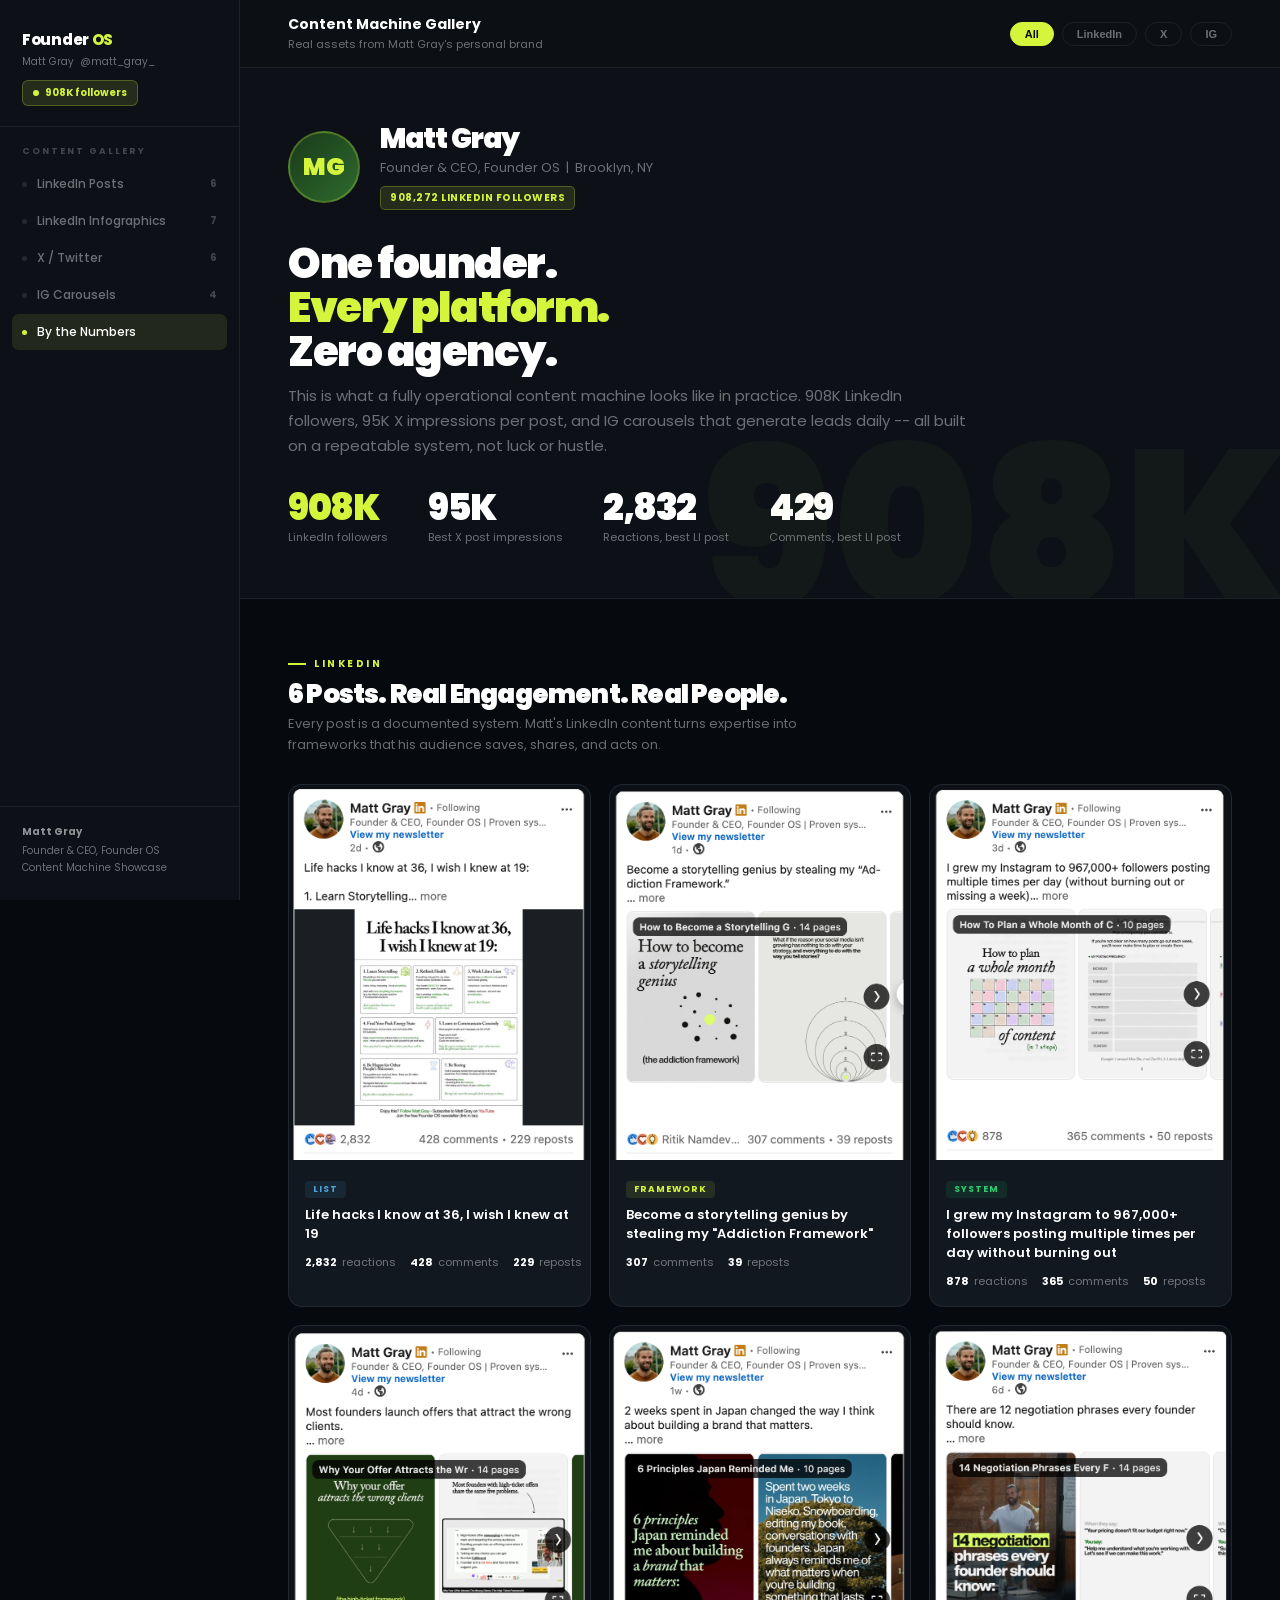
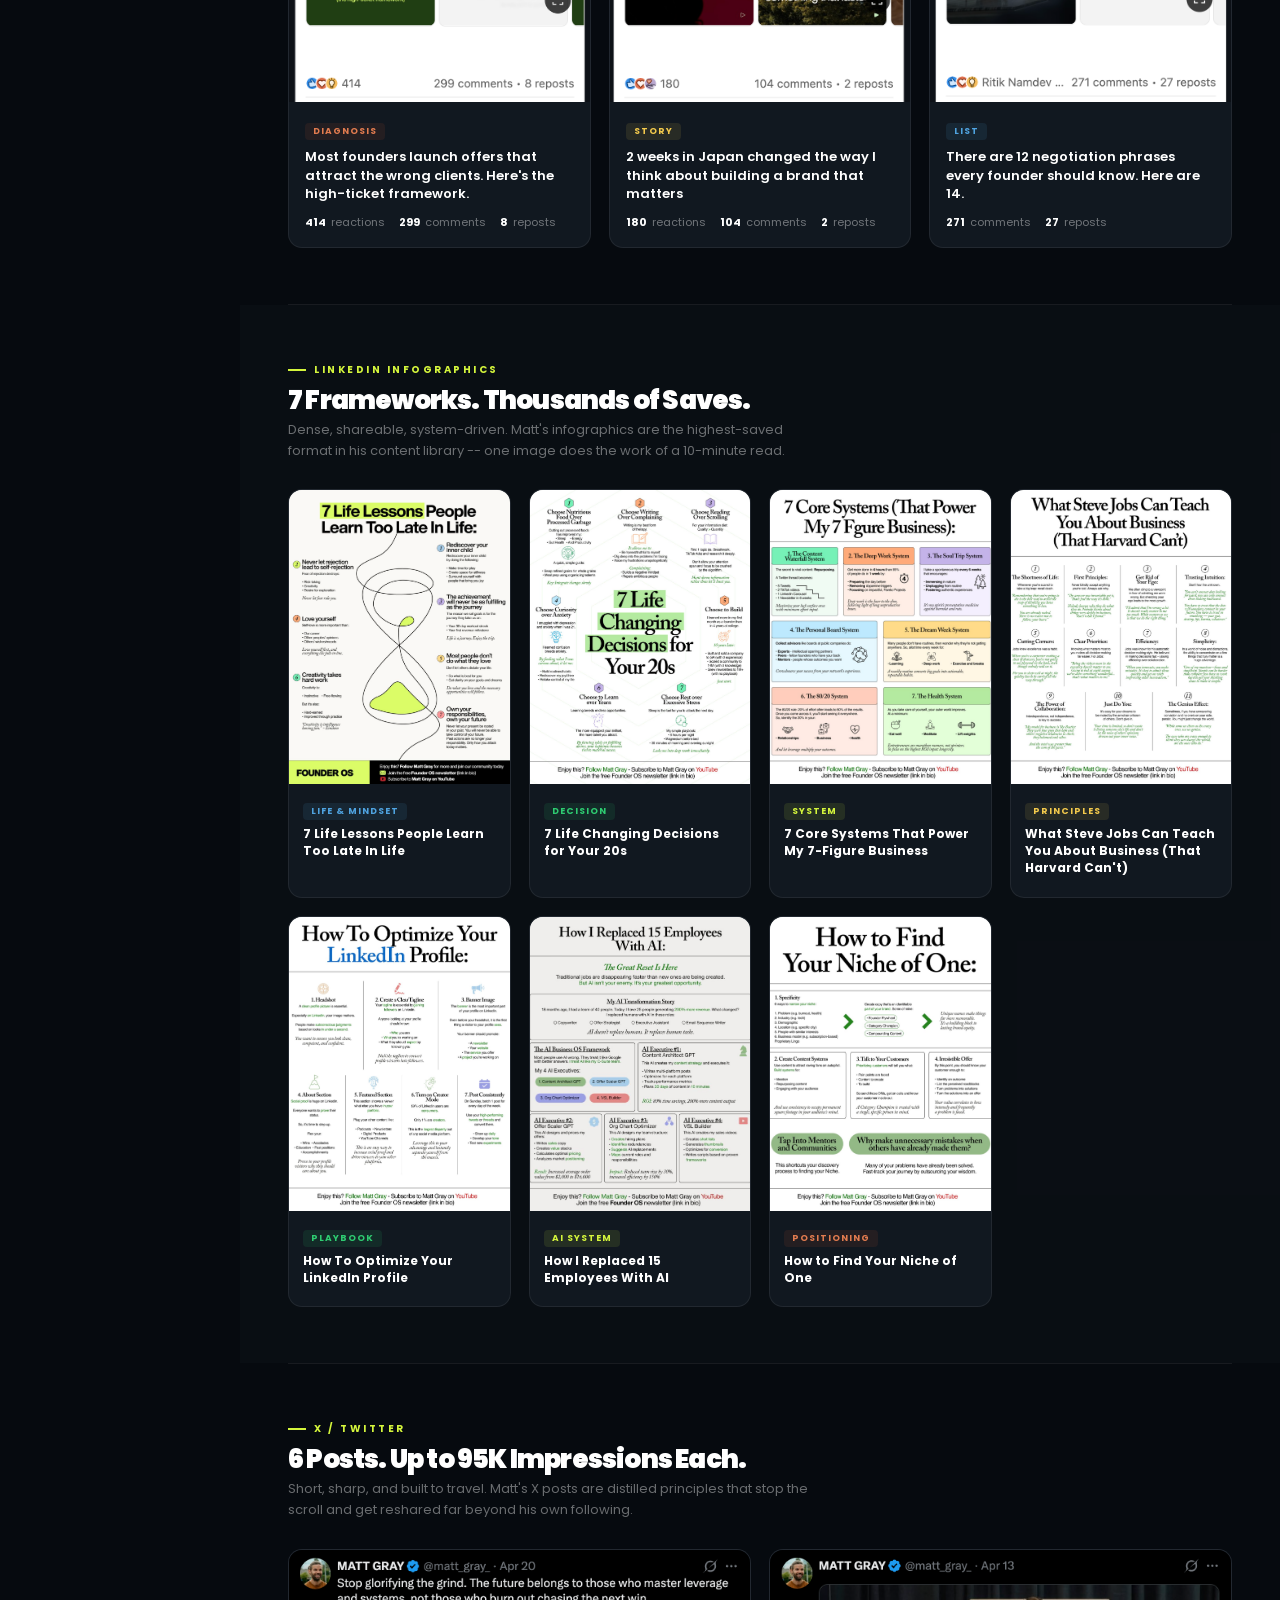
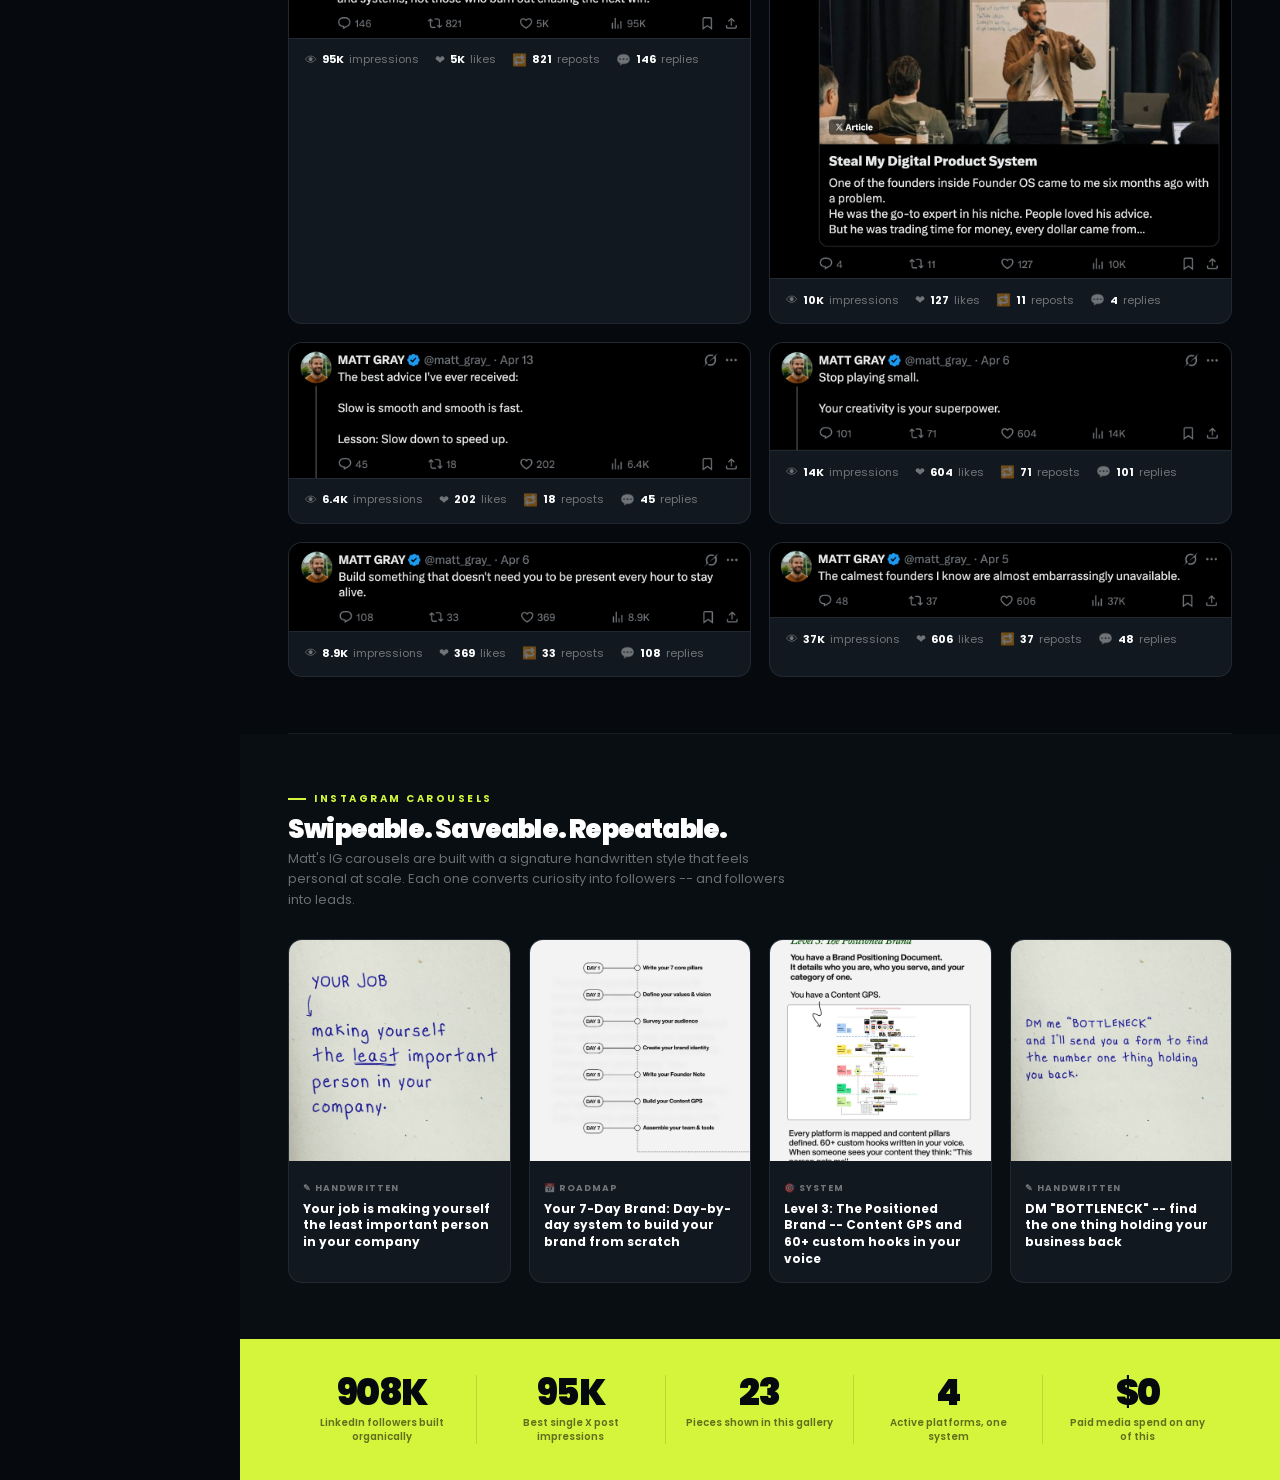
==== content-gallery-matt/index.html @ 01015da2 "Add Matt Gray content gallery with real assets" ====
<!DOCTYPE html>
<html lang="en">
<head>
<meta charset="UTF-8">
<meta name="viewport" content="width=device-width, initial-scale=1.0">
<title>Content Machine Gallery | Matt Gray | Founder OS</title>
<link href="https://fonts.googleapis.com/css2?family=Poppins:wght@300;400;500;600;700;800;900&display=swap" rel="stylesheet">
<style>
:root{
  --black:#060A0F;
  --dark:#0D1117;
  --card:#111820;
  --card-hover:#161E28;
  --border:rgba(255,255,255,0.07);
  --border-hover:rgba(255,255,255,0.14);
  --lime:#D4F53C;
  --lime-dim:rgba(212,245,60,0.12);
  --lime-border:rgba(212,245,60,0.25);
  --white:#FFFFFF;
  --muted:rgba(255,255,255,0.4);
  --muted2:rgba(255,255,255,0.22);
  --sidebar-w:240px;
}
*,*::before,*::after{margin:0;padding:0;box-sizing:border-box;}
html{scroll-behavior:smooth;}
body{font-family:'Poppins',sans-serif;color:var(--white);background:var(--black);-webkit-font-smoothing:antialiased;}

/* LAYOUT */
.layout{display:grid;grid-template-columns:var(--sidebar-w) 1fr;min-height:100vh;}
.main{min-width:0;overflow-x:hidden;}

/* SIDEBAR */
.sidebar{background:var(--dark);border-right:1px solid var(--border);position:sticky;top:0;height:100vh;display:flex;flex-direction:column;padding:28px 0 24px;z-index:100;overflow-y:auto;}
.sb-logo{padding:0 22px 20px;border-bottom:1px solid var(--border);margin-bottom:18px;}
.sb-wordmark{font-size:15px;font-weight:800;color:var(--white);letter-spacing:-0.3px;}
.sb-wordmark span{color:var(--lime);}
.sb-handle{font-size:10px;color:var(--muted);margin-top:3px;}
.sb-followers{display:inline-flex;align-items:center;gap:6px;background:var(--lime-dim);border:1px solid var(--lime-border);color:var(--lime);font-size:10px;font-weight:700;padding:4px 10px;border-radius:6px;margin-top:10px;}
.sb-followers::before{content:'';width:6px;height:6px;border-radius:50%;background:var(--lime);}
.sb-section-label{font-size:9px;font-weight:700;color:var(--muted2);text-transform:uppercase;letter-spacing:2px;padding:0 22px 8px;}
.sb-nav{flex:1;padding:0 12px;}
.sb-link{display:flex;align-items:center;gap:10px;padding:9px 10px;border-radius:7px;text-decoration:none;font-size:12px;color:var(--muted);font-weight:500;transition:all 0.15s;margin-bottom:1px;cursor:pointer;}
.sb-link:hover{background:rgba(255,255,255,0.05);color:rgba(255,255,255,0.8);}
.sb-link.active{background:rgba(212,245,60,0.1);color:var(--white);}
.sb-link.active .sb-dot{background:var(--lime);}
.sb-dot{width:5px;height:5px;border-radius:50%;background:rgba(255,255,255,0.1);flex-shrink:0;transition:background 0.15s;}
.sb-count{margin-left:auto;font-size:10px;font-weight:700;color:var(--muted2);}
.sb-platform{display:inline-flex;align-items:center;gap:5px;font-size:10px;color:var(--muted2);margin-left:auto;}
.sb-foot{padding:16px 22px 0;border-top:1px solid var(--border);margin-top:12px;}
.sb-prep{font-size:10px;color:var(--muted);line-height:1.7;}
.sb-prep strong{display:block;color:rgba(255,255,255,0.55);font-weight:700;margin-bottom:2px;}

/* TOP BAR */
.topbar{background:rgba(13,17,23,0.95);backdrop-filter:blur(12px);border-bottom:1px solid var(--border);padding:14px 48px;display:flex;align-items:center;justify-content:space-between;position:sticky;top:0;z-index:50;}
.topbar-title{font-size:14px;font-weight:700;color:var(--white);}
.topbar-sub{font-size:11px;color:var(--muted);margin-top:1px;}
.topbar-right{display:flex;align-items:center;gap:8px;}
.filter-pill{font-size:11px;font-weight:600;padding:5px 14px;border-radius:20px;border:1px solid var(--border);background:transparent;color:var(--muted);cursor:pointer;transition:all 0.15s;}
.filter-pill:hover{border-color:var(--border-hover);color:var(--white);}
.filter-pill.active{background:var(--lime);color:var(--black);border-color:var(--lime);}

/* HERO */
.hero{background:var(--dark);padding:56px 48px 52px;position:relative;overflow:hidden;border-bottom:1px solid var(--border);}
.hero::before{content:'908K';position:absolute;right:-10px;bottom:-40px;font-size:220px;font-weight:900;color:rgba(212,245,60,0.03);line-height:1;pointer-events:none;}
.hero-top{display:flex;align-items:center;gap:20px;margin-bottom:32px;}
.hero-avatar{width:72px;height:72px;border-radius:50%;overflow:hidden;border:2px solid var(--lime-border);flex-shrink:0;}
.hero-avatar img{width:100%;height:100%;object-fit:cover;}
.hero-avatar-placeholder{width:72px;height:72px;border-radius:50%;background:linear-gradient(135deg,#1a3a1a,#2d6b2d);display:flex;align-items:center;justify-content:center;font-size:24px;font-weight:900;color:var(--lime);border:2px solid var(--lime-border);}
.hero-name{font-size:28px;font-weight:900;color:var(--white);letter-spacing:-1px;line-height:1.1;}
.hero-role{font-size:13px;color:var(--muted);margin-top:3px;}
.hero-verified{display:inline-flex;align-items:center;gap:5px;font-size:10px;font-weight:700;color:var(--lime);background:var(--lime-dim);border:1px solid var(--lime-border);padding:3px 9px;border-radius:5px;margin-top:8px;text-transform:uppercase;letter-spacing:0.5px;}
.hero-body{max-width:680px;}
.hero-headline{font-size:42px;font-weight:900;color:var(--white);letter-spacing:-1.5px;line-height:1.05;margin-bottom:10px;}
.hero-headline em{font-style:normal;color:var(--lime);}
.hero-sub{font-size:15px;color:var(--muted);line-height:1.65;margin-bottom:32px;}
.hero-stats{display:flex;gap:40px;}
.hero-stat-val{font-size:36px;font-weight:900;color:var(--white);letter-spacing:-1.5px;line-height:1;}
.hero-stat-val.lime{color:var(--lime);}
.hero-stat-lbl{font-size:11px;color:var(--muted);margin-top:3px;}

/* SECTION */
.section{padding:48px 48px 56px;}
.section-alt{background:rgba(13,17,23,0.6);}
.sec-header{display:flex;align-items:flex-end;justify-content:space-between;margin-bottom:28px;}
.sec-eyebrow{display:inline-flex;align-items:center;gap:8px;font-size:10px;font-weight:700;color:var(--lime);text-transform:uppercase;letter-spacing:2.5px;margin-bottom:8px;}
.sec-eyebrow::before{content:'';width:18px;height:2px;background:var(--lime);}
.sec-title{font-size:26px;font-weight:900;color:var(--white);letter-spacing:-0.8px;line-height:1.1;}
.sec-sub{font-size:13px;color:var(--muted);max-width:520px;line-height:1.6;margin-top:5px;}
.sec-divider{height:1px;background:var(--border);margin:0 48px;}

/* LINKEDIN POST CARDS -- real screenshot + metadata */
.li-grid{display:grid;grid-template-columns:repeat(3,1fr);gap:18px;}
.li-card{background:var(--card);border:1px solid var(--border);border-radius:14px;overflow:hidden;cursor:pointer;transition:transform 0.2s,border-color 0.2s,box-shadow 0.2s;}
.li-card:hover{transform:translateY(-4px);border-color:var(--border-hover);box-shadow:0 20px 60px rgba(0,0,0,0.5);}
.li-screenshot{width:100%;aspect-ratio:4/5;object-fit:cover;object-position:top;display:block;background:var(--dark);}
.li-meta{padding:14px 16px 16px;}
.li-format{display:inline-block;font-size:9px;font-weight:700;padding:2px 8px;border-radius:4px;text-transform:uppercase;letter-spacing:1px;margin-bottom:8px;}
.fmt-framework{background:rgba(212,245,60,0.1);color:var(--lime);}
.fmt-list{background:rgba(79,163,224,0.1);color:#4FA3E0;}
.fmt-story{background:rgba(200,80,42,0.1);color:#E07B4F;}
.fmt-insight{background:rgba(46,204,113,0.1);color:#2ECC71;}
.fmt-data{background:rgba(242,201,76,0.1);color:#F2C94C;}
.li-headline{font-size:13px;font-weight:600;color:var(--white);line-height:1.45;margin-bottom:10px;}
.li-metrics{display:flex;gap:14px;}
.li-metric{display:flex;align-items:center;gap:5px;font-size:11px;color:var(--muted);}
.li-metric strong{color:var(--white);font-weight:700;}

/* INFOGRAPHIC GRID */
.inf-grid{display:grid;grid-template-columns:repeat(4,1fr);gap:18px;}
.inf-card{background:var(--card);border:1px solid var(--border);border-radius:14px;overflow:hidden;cursor:pointer;transition:transform 0.2s,border-color 0.2s,box-shadow 0.2s;}
.inf-card:hover{transform:translateY(-4px);border-color:var(--border-hover);box-shadow:0 20px 60px rgba(0,0,0,0.5);}
.inf-img{width:100%;aspect-ratio:3/4;object-fit:cover;object-position:top;display:block;background:#f5f5f0;}
.inf-meta{padding:12px 14px 14px;}
.inf-title{font-size:12px;font-weight:700;color:var(--white);line-height:1.4;margin-bottom:6px;}
.inf-sub{font-size:11px;color:var(--muted);line-height:1.5;}

/* X POSTS GRID */
.x-grid{display:grid;grid-template-columns:repeat(2,1fr);gap:18px;}
.x-card{background:var(--card);border:1px solid var(--border);border-radius:14px;overflow:hidden;cursor:pointer;transition:transform 0.2s,border-color 0.2s,box-shadow 0.2s;}
.x-card:hover{transform:translateY(-4px);border-color:var(--border-hover);box-shadow:0 20px 60px rgba(0,0,0,0.5);}
.x-screenshot{width:100%;display:block;background:var(--dark);}
.x-metrics{padding:12px 16px 14px;display:flex;gap:16px;border-top:1px solid var(--border);}
.x-metric{display:flex;align-items:center;gap:5px;font-size:11px;color:var(--muted);}
.x-metric strong{color:var(--white);font-weight:700;}
.x-icon{font-size:12px;}

/* IG CAROUSELS */
.ig-grid{display:grid;grid-template-columns:repeat(4,1fr);gap:18px;}
.ig-card{background:var(--card);border:1px solid var(--border);border-radius:14px;overflow:hidden;cursor:pointer;transition:transform 0.2s,border-color 0.2s,box-shadow 0.2s;}
.ig-card:hover{transform:translateY(-4px);border-color:var(--border-hover);box-shadow:0 20px 60px rgba(0,0,0,0.5);}
.ig-img{width:100%;aspect-ratio:1/1;object-fit:cover;display:block;background:var(--dark);}
.ig-meta{padding:12px 14px 14px;}
.ig-badge{display:inline-flex;align-items:center;gap:5px;font-size:9px;font-weight:700;color:var(--muted);text-transform:uppercase;letter-spacing:1px;margin-bottom:6px;}
.ig-title{font-size:12px;font-weight:700;color:var(--white);line-height:1.4;}

/* PROOF STRIP */
.proof-strip{background:var(--lime);padding:36px 48px;display:grid;grid-template-columns:repeat(5,1fr);gap:0;}
.ps-stat{padding:0 20px;border-right:1px solid rgba(0,0,0,0.12);text-align:center;}
.ps-stat:last-child{border-right:none;}
.ps-val{font-size:36px;font-weight:900;color:var(--black);letter-spacing:-1.5px;line-height:1;margin-bottom:5px;}
.ps-lbl{font-size:10px;color:rgba(0,0,0,0.55);line-height:1.4;font-weight:600;}

/* LIGHTBOX */
.lightbox{position:fixed;inset:0;background:rgba(0,0,0,0.92);z-index:2000;display:flex;align-items:center;justify-content:center;opacity:0;pointer-events:none;transition:opacity 0.2s;}
.lightbox.open{opacity:1;pointer-events:all;}
.lb-inner{position:relative;max-width:680px;max-height:90vh;width:90%;}
.lb-img{width:100%;max-height:85vh;object-fit:contain;border-radius:10px;display:block;}
.lb-close{position:absolute;top:-40px;right:0;background:none;border:none;color:var(--muted);font-size:24px;cursor:pointer;line-height:1;}
.lb-close:hover{color:var(--white);}
.lb-caption{margin-top:12px;text-align:center;font-size:12px;color:var(--muted);}
.lb-nav{position:absolute;top:50%;transform:translateY(-50%);background:rgba(255,255,255,0.1);border:none;color:var(--white);font-size:20px;cursor:pointer;width:40px;height:40px;border-radius:50%;display:flex;align-items:center;justify-content:center;transition:background 0.15s;}
.lb-nav:hover{background:rgba(255,255,255,0.2);}
.lb-prev{left:-52px;}
.lb-next{right:-52px;}

::-webkit-scrollbar{width:4px;}
::-webkit-scrollbar-track{background:transparent;}
::-webkit-scrollbar-thumb{background:rgba(255,255,255,0.1);border-radius:2px;}
</style>
</head>
<body>
<div class="layout">

<!-- SIDEBAR -->
<aside class="sidebar">
  <div class="sb-logo">
    <div class="sb-wordmark">Founder <span>OS</span></div>
    <div class="sb-handle">Matt Gray &nbsp;@matt_gray_</div>
    <div class="sb-followers">908K followers</div>
  </div>
  <div class="sb-section-label">Content Gallery</div>
  <nav class="sb-nav">
    <a class="sb-link active" href="#linkedin"><span class="sb-dot"></span>LinkedIn Posts<span class="sb-count">6</span></a>
    <a class="sb-link" href="#infographics"><span class="sb-dot"></span>LinkedIn Infographics<span class="sb-count">7</span></a>
    <a class="sb-link" href="#x"><span class="sb-dot"></span>X / Twitter<span class="sb-count">6</span></a>
    <a class="sb-link" href="#ig"><span class="sb-dot"></span>IG Carousels<span class="sb-count">4</span></a>
    <a class="sb-link" href="#proof"><span class="sb-dot"></span>By the Numbers</a>
  </nav>
  <div class="sb-foot">
    <div class="sb-prep">
      <strong>Matt Gray</strong>
      Founder &amp; CEO, Founder OS<br>
      Content Machine Showcase
    </div>
  </div>
</aside>

<!-- MAIN -->
<div class="main">

  <!-- TOP BAR -->
  <div class="topbar">
    <div>
      <div class="topbar-title">Content Machine Gallery</div>
      <div class="topbar-sub">Real assets from Matt Gray's personal brand</div>
    </div>
    <div class="topbar-right">
      <button class="filter-pill active" onclick="filterSection(this,'all')">All</button>
      <button class="filter-pill" onclick="filterSection(this,'linkedin')">LinkedIn</button>
      <button class="filter-pill" onclick="filterSection(this,'x')">X</button>
      <button class="filter-pill" onclick="filterSection(this,'ig')">IG</button>
    </div>
  </div>

  <!-- HERO -->
  <div class="hero">
    <div class="hero-top">
      <div class="hero-avatar-placeholder">MG</div>
      <div>
        <div class="hero-name">Matt Gray</div>
        <div class="hero-role">Founder &amp; CEO, Founder OS &nbsp;|&nbsp; Brooklyn, NY</div>
        <div class="hero-verified">908,272 LinkedIn Followers</div>
      </div>
    </div>
    <div class="hero-body">
      <div class="hero-headline">One founder.<br><em>Every platform.</em><br>Zero agency.</div>
      <div class="hero-sub">This is what a fully operational content machine looks like in practice. 908K LinkedIn followers, 95K X impressions per post, and IG carousels that generate leads daily -- all built on a repeatable system, not luck or hustle.</div>
      <div class="hero-stats">
        <div class="hero-stat"><div class="hero-stat-val lime">908K</div><div class="hero-stat-lbl">LinkedIn followers</div></div>
        <div class="hero-stat"><div class="hero-stat-val">95K</div><div class="hero-stat-lbl">Best X post impressions</div></div>
        <div class="hero-stat"><div class="hero-stat-val">2,832</div><div class="hero-stat-lbl">Reactions, best LI post</div></div>
        <div class="hero-stat"><div class="hero-stat-val">429</div><div class="hero-stat-lbl">Comments, best LI post</div></div>
      </div>
    </div>
  </div>

  <!-- LINKEDIN POSTS -->
  <section class="section" id="linkedin">
    <div class="sec-header">
      <div>
        <div class="sec-eyebrow">LinkedIn</div>
        <div class="sec-title">6 Posts. Real Engagement. Real People.</div>
        <div class="sec-sub">Every post is a documented system. Matt's LinkedIn content turns expertise into frameworks that his audience saves, shares, and acts on.</div>
      </div>
    </div>
    <div class="li-grid">

      <div class="li-card" onclick="openLightbox('assets/linkedin-posts/post2.png', 'Life hacks I know at 36, I wish I knew at 19')">
        <img class="li-screenshot" src="assets/linkedin-posts/post2.png" alt="LinkedIn post 2" loading="lazy">
        <div class="li-meta">
          <span class="li-format fmt-list">List</span>
          <div class="li-headline">Life hacks I know at 36, I wish I knew at 19</div>
          <div class="li-metrics">
            <div class="li-metric"><strong>2,832</strong> reactions</div>
            <div class="li-metric"><strong>428</strong> comments</div>
            <div class="li-metric"><strong>229</strong> reposts</div>
          </div>
        </div>
      </div>

      <div class="li-card" onclick="openLightbox('assets/linkedin-posts/post1.png', 'Become a storytelling genius -- the Addiction Framework')">
        <img class="li-screenshot" src="assets/linkedin-posts/post1.png" alt="LinkedIn post 1" loading="lazy">
        <div class="li-meta">
          <span class="li-format fmt-framework">Framework</span>
          <div class="li-headline">Become a storytelling genius by stealing my "Addiction Framework"</div>
          <div class="li-metrics">
            <div class="li-metric"><strong>307</strong> comments</div>
            <div class="li-metric"><strong>39</strong> reposts</div>
          </div>
        </div>
      </div>

      <div class="li-card" onclick="openLightbox('assets/linkedin-posts/post3.png', '967K Instagram followers -- how to plan a whole month of content')">
        <img class="li-screenshot" src="assets/linkedin-posts/post3.png" alt="LinkedIn post 3" loading="lazy">
        <div class="li-meta">
          <span class="li-format fmt-insight">System</span>
          <div class="li-headline">I grew my Instagram to 967,000+ followers posting multiple times per day without burning out</div>
          <div class="li-metrics">
            <div class="li-metric"><strong>878</strong> reactions</div>
            <div class="li-metric"><strong>365</strong> comments</div>
            <div class="li-metric"><strong>50</strong> reposts</div>
          </div>
        </div>
      </div>

      <div class="li-card" onclick="openLightbox('assets/linkedin-posts/post4.png', 'Why your offer attracts the wrong clients')">
        <img class="li-screenshot" src="assets/linkedin-posts/post4.png" alt="LinkedIn post 4" loading="lazy">
        <div class="li-meta">
          <span class="li-format fmt-story">Diagnosis</span>
          <div class="li-headline">Most founders launch offers that attract the wrong clients. Here's the high-ticket framework.</div>
          <div class="li-metrics">
            <div class="li-metric"><strong>414</strong> reactions</div>
            <div class="li-metric"><strong>299</strong> comments</div>
            <div class="li-metric"><strong>8</strong> reposts</div>
          </div>
        </div>
      </div>

      <div class="li-card" onclick="openLightbox('assets/linkedin-posts/post5.png', '6 principles Japan reminded me about building a brand')">
        <img class="li-screenshot" src="assets/linkedin-posts/post5.png" alt="LinkedIn post 5" loading="lazy">
        <div class="li-meta">
          <span class="li-format fmt-data">Story</span>
          <div class="li-headline">2 weeks in Japan changed the way I think about building a brand that matters</div>
          <div class="li-metrics">
            <div class="li-metric"><strong>180</strong> reactions</div>
            <div class="li-metric"><strong>104</strong> comments</div>
            <div class="li-metric"><strong>2</strong> reposts</div>
          </div>
        </div>
      </div>

      <div class="li-card" onclick="openLightbox('assets/linkedin-posts/post6.png', '14 negotiation phrases every founder should know')">
        <img class="li-screenshot" src="assets/linkedin-posts/post6.png" alt="LinkedIn post 6" loading="lazy">
        <div class="li-meta">
          <span class="li-format fmt-list">List</span>
          <div class="li-headline">There are 12 negotiation phrases every founder should know. Here are 14.</div>
          <div class="li-metrics">
            <div class="li-metric"><strong>271</strong> comments</div>
            <div class="li-metric"><strong>27</strong> reposts</div>
          </div>
        </div>
      </div>

    </div>
  </section>

  <div class="sec-divider"></div>

  <!-- INFOGRAPHICS -->
  <section class="section section-alt" id="infographics">
    <div class="sec-header">
      <div>
        <div class="sec-eyebrow">LinkedIn Infographics</div>
        <div class="sec-title">7 Frameworks. Thousands of Saves.</div>
        <div class="sec-sub">Dense, shareable, system-driven. Matt's infographics are the highest-saved format in his content library -- one image does the work of a 10-minute read.</div>
      </div>
    </div>
    <div class="inf-grid">

      <div class="inf-card" onclick="openLightbox('assets/infographics/inf1.png', '7 Life Lessons People Learn Too Late In Life')">
        <img class="inf-img" src="assets/infographics/inf1.png" alt="7 Life Lessons" loading="lazy">
        <div class="inf-meta">
          <span class="li-format fmt-list" style="margin-bottom:6px;">Life &amp; Mindset</span>
          <div class="inf-title">7 Life Lessons People Learn Too Late In Life</div>
        </div>
      </div>

      <div class="inf-card" onclick="openLightbox('assets/infographics/inf2.png', '7 Life Changing Decisions for Your 20s')">
        <img class="inf-img" src="assets/infographics/inf2.png" alt="7 Decisions" loading="lazy">
        <div class="inf-meta">
          <span class="li-format fmt-insight" style="margin-bottom:6px;">Decision</span>
          <div class="inf-title">7 Life Changing Decisions for Your 20s</div>
        </div>
      </div>

      <div class="inf-card" onclick="openLightbox('assets/infographics/inf3.png', '7 Core Systems That Power My 7 Figure Business')">
        <img class="inf-img" src="assets/infographics/inf3.png" alt="7 Core Systems" loading="lazy">
        <div class="inf-meta">
          <span class="li-format fmt-framework" style="margin-bottom:6px;">System</span>
          <div class="inf-title">7 Core Systems That Power My 7-Figure Business</div>
        </div>
      </div>

      <div class="inf-card" onclick="openLightbox('assets/infographics/inf4.png', 'What Steve Jobs Can Teach You About Business')">
        <img class="inf-img" src="assets/infographics/inf4.png" alt="Steve Jobs" loading="lazy">
        <div class="inf-meta">
          <span class="li-format fmt-data" style="margin-bottom:6px;">Principles</span>
          <div class="inf-title">What Steve Jobs Can Teach You About Business (That Harvard Can't)</div>
        </div>
      </div>

      <div class="inf-card" onclick="openLightbox('assets/infographics/inf5.png', 'How To Optimize Your LinkedIn Profile')">
        <img class="inf-img" src="assets/infographics/inf5.png" alt="LinkedIn Profile" loading="lazy">
        <div class="inf-meta">
          <span class="li-format fmt-insight" style="margin-bottom:6px;">Playbook</span>
          <div class="inf-title">How To Optimize Your LinkedIn Profile</div>
        </div>
      </div>

      <div class="inf-card" onclick="openLightbox('assets/infographics/inf6.png', 'How I Replaced 15 Employees With AI')">
        <img class="inf-img" src="assets/infographics/inf6.png" alt="Replace with AI" loading="lazy">
        <div class="inf-meta">
          <span class="li-format fmt-framework" style="margin-bottom:6px;">AI System</span>
          <div class="inf-title">How I Replaced 15 Employees With AI</div>
        </div>
      </div>

      <div class="inf-card" onclick="openLightbox('assets/infographics/inf7.png', 'How to Find Your Niche of One')">
        <img class="inf-img" src="assets/infographics/inf7.png" alt="Niche of One" loading="lazy">
        <div class="inf-meta">
          <span class="li-format fmt-story" style="margin-bottom:6px;">Positioning</span>
          <div class="inf-title">How to Find Your Niche of One</div>
        </div>
      </div>

    </div>
  </section>

  <div class="sec-divider"></div>

  <!-- X POSTS -->
  <section class="section" id="x">
    <div class="sec-header">
      <div>
        <div class="sec-eyebrow">X / Twitter</div>
        <div class="sec-title">6 Posts. Up to 95K Impressions Each.</div>
        <div class="sec-sub">Short, sharp, and built to travel. Matt's X posts are distilled principles that stop the scroll and get reshared far beyond his own following.</div>
      </div>
    </div>
    <div class="x-grid">

      <div class="x-card" onclick="openLightbox('assets/x-posts/x1.png', 'Stop glorifying the grind')">
        <img class="x-screenshot" src="assets/x-posts/x1.png" alt="X post 1" loading="lazy">
        <div class="x-metrics">
          <div class="x-metric"><span class="x-icon">&#128065;</span><strong>95K</strong> impressions</div>
          <div class="x-metric"><span class="x-icon">&#10084;</span><strong>5K</strong> likes</div>
          <div class="x-metric"><span class="x-icon">&#128257;</span><strong>821</strong> reposts</div>
          <div class="x-metric"><span class="x-icon">&#128172;</span><strong>146</strong> replies</div>
        </div>
      </div>

      <div class="x-card" onclick="openLightbox('assets/x-posts/x2.png', 'Steal My Digital Product System')">
        <img class="x-screenshot" src="assets/x-posts/x2.png" alt="X post 2" loading="lazy">
        <div class="x-metrics">
          <div class="x-metric"><span class="x-icon">&#128065;</span><strong>10K</strong> impressions</div>
          <div class="x-metric"><span class="x-icon">&#10084;</span><strong>127</strong> likes</div>
          <div class="x-metric"><span class="x-icon">&#128257;</span><strong>11</strong> reposts</div>
          <div class="x-metric"><span class="x-icon">&#128172;</span><strong>4</strong> replies</div>
        </div>
      </div>

      <div class="x-card" onclick="openLightbox('assets/x-posts/x3.png', 'Slow is smooth and smooth is fast')">
        <img class="x-screenshot" src="assets/x-posts/x3.png" alt="X post 3" loading="lazy">
        <div class="x-metrics">
          <div class="x-metric"><span class="x-icon">&#128065;</span><strong>6.4K</strong> impressions</div>
          <div class="x-metric"><span class="x-icon">&#10084;</span><strong>202</strong> likes</div>
          <div class="x-metric"><span class="x-icon">&#128257;</span><strong>18</strong> reposts</div>
          <div class="x-metric"><span class="x-icon">&#128172;</span><strong>45</strong> replies</div>
        </div>
      </div>

      <div class="x-card" onclick="openLightbox('assets/x-posts/x4.png', 'Your creativity is your superpower')">
        <img class="x-screenshot" src="assets/x-posts/x4.png" alt="X post 4" loading="lazy">
        <div class="x-metrics">
          <div class="x-metric"><span class="x-icon">&#128065;</span><strong>14K</strong> impressions</div>
          <div class="x-metric"><span class="x-icon">&#10084;</span><strong>604</strong> likes</div>
          <div class="x-metric"><span class="x-icon">&#128257;</span><strong>71</strong> reposts</div>
          <div class="x-metric"><span class="x-icon">&#128172;</span><strong>101</strong> replies</div>
        </div>
      </div>

      <div class="x-card" onclick="openLightbox('assets/x-posts/x5.png', 'Build something that doesn\'t need you present')">
        <img class="x-screenshot" src="assets/x-posts/x5.png" alt="X post 5" loading="lazy">
        <div class="x-metrics">
          <div class="x-metric"><span class="x-icon">&#128065;</span><strong>8.9K</strong> impressions</div>
          <div class="x-metric"><span class="x-icon">&#10084;</span><strong>369</strong> likes</div>
          <div class="x-metric"><span class="x-icon">&#128257;</span><strong>33</strong> reposts</div>
          <div class="x-metric"><span class="x-icon">&#128172;</span><strong>108</strong> replies</div>
        </div>
      </div>

      <div class="x-card" onclick="openLightbox('assets/x-posts/x6.png', 'The calmest founders are embarrassingly unavailable')">
        <img class="x-screenshot" src="assets/x-posts/x6.png" alt="X post 6" loading="lazy">
        <div class="x-metrics">
          <div class="x-metric"><span class="x-icon">&#128065;</span><strong>37K</strong> impressions</div>
          <div class="x-metric"><span class="x-icon">&#10084;</span><strong>606</strong> likes</div>
          <div class="x-metric"><span class="x-icon">&#128257;</span><strong>37</strong> reposts</div>
          <div class="x-metric"><span class="x-icon">&#128172;</span><strong>48</strong> replies</div>
        </div>
      </div>

    </div>
  </section>

  <div class="sec-divider"></div>

  <!-- IG CAROUSELS -->
  <section class="section section-alt" id="ig">
    <div class="sec-header">
      <div>
        <div class="sec-eyebrow">Instagram Carousels</div>
        <div class="sec-title">Swipeable. Saveable. Repeatable.</div>
        <div class="sec-sub">Matt's IG carousels are built with a signature handwritten style that feels personal at scale. Each one converts curiosity into followers -- and followers into leads.</div>
      </div>
    </div>
    <div class="ig-grid">

      <div class="ig-card" onclick="openLightbox('assets/ig-carousels/ig1.jpg', 'Your job: make yourself the least important person in your company')">
        <img class="ig-img" src="assets/ig-carousels/ig1.jpg" alt="IG carousel 1" loading="lazy">
        <div class="ig-meta">
          <div class="ig-badge">&#9998; Handwritten</div>
          <div class="ig-title">Your job is making yourself the least important person in your company</div>
        </div>
      </div>

      <div class="ig-card" onclick="openLightbox('assets/ig-carousels/ig2.jpg', 'Your 7-Day Brand')">
        <img class="ig-img" src="assets/ig-carousels/ig2.jpg" alt="IG carousel 2" loading="lazy">
        <div class="ig-meta">
          <div class="ig-badge">&#128197; Roadmap</div>
          <div class="ig-title">Your 7-Day Brand: Day-by-day system to build your brand from scratch</div>
        </div>
      </div>

      <div class="ig-card" onclick="openLightbox('assets/ig-carousels/ig3.jpg', 'Level 3: The Positioned Brand')">
        <img class="ig-img" src="assets/ig-carousels/ig3.jpg" alt="IG carousel 3" loading="lazy">
        <div class="ig-meta">
          <div class="ig-badge">&#127919; System</div>
          <div class="ig-title">Level 3: The Positioned Brand -- Content GPS and 60+ custom hooks in your voice</div>
        </div>
      </div>

      <div class="ig-card" onclick="openLightbox('assets/ig-carousels/ig4.jpg', 'DM me BOTTLENECK')">
        <img class="ig-img" src="assets/ig-carousels/ig4.jpg" alt="IG carousel 4" loading="lazy">
        <div class="ig-meta">
          <div class="ig-badge">&#9998; Handwritten</div>
          <div class="ig-title">DM "BOTTLENECK" -- find the one thing holding your business back</div>
        </div>
      </div>

    </div>
  </section>

  <!-- PROOF STRIP -->
  <div class="proof-strip" id="proof">
    <div class="ps-stat">
      <div class="ps-val">908K</div>
      <div class="ps-lbl">LinkedIn followers built organically</div>
    </div>
    <div class="ps-stat">
      <div class="ps-val">95K</div>
      <div class="ps-lbl">Best single X post impressions</div>
    </div>
    <div class="ps-stat">
      <div class="ps-val">23</div>
      <div class="ps-lbl">Pieces shown in this gallery</div>
    </div>
    <div class="ps-stat">
      <div class="ps-val">4</div>
      <div class="ps-lbl">Active platforms, one system</div>
    </div>
    <div class="ps-stat">
      <div class="ps-val">$0</div>
      <div class="ps-lbl">Paid media spend on any of this</div>
    </div>
  </div>

</div><!-- /main -->
</div><!-- /layout -->

<!-- LIGHTBOX -->
<div class="lightbox" id="lightbox" onclick="closeLightboxBg(event)">
  <div class="lb-inner">
    <button class="lb-nav lb-prev" onclick="lbNav(-1)">&#8592;</button>
    <button class="lb-close" onclick="closeLightbox()">&#x2715;</button>
    <img class="lb-img" id="lb-img" src="" alt="">
    <div class="lb-caption" id="lb-caption"></div>
    <button class="lb-nav lb-next" onclick="lbNav(1)">&#8594;</button>
  </div>
</div>

<script>
// Lightbox
const gallery = [];
let lbIndex = 0;

function openLightbox(src, caption) {
  const idx = gallery.findIndex(g => g.src === src);
  lbIndex = idx >= 0 ? idx : 0;
  document.getElementById('lb-img').src = src;
  document.getElementById('lb-caption').textContent = caption;
  document.getElementById('lightbox').classList.add('open');
}
function closeLightbox() {
  document.getElementById('lightbox').classList.remove('open');
}
function closeLightboxBg(e) {
  if(e.target.id === 'lightbox') closeLightbox();
}
function lbNav(dir) {
  if(!gallery.length) return;
  lbIndex = (lbIndex + dir + gallery.length) % gallery.length;
  const g = gallery[lbIndex];
  document.getElementById('lb-img').src = g.src;
  document.getElementById('lb-caption').textContent = g.caption;
}
document.addEventListener('keydown', e => {
  if(e.key === 'Escape') closeLightbox();
  if(e.key === 'ArrowRight') lbNav(1);
  if(e.key === 'ArrowLeft') lbNav(-1);
});

// Build gallery index from all cards
document.querySelectorAll('[onclick^="openLightbox"]').forEach(el => {
  const match = el.getAttribute('onclick').match(/openLightbox\('([^']+)',\s*'([^']+)'\)/);
  if(match) gallery.push({src: match[1], caption: match[2]});
});

// Sidebar scroll spy
const sections = document.querySelectorAll('section[id], div[id]');
const links = document.querySelectorAll('.sb-link');
const obs = new IntersectionObserver(entries => {
  entries.forEach(e => {
    if(e.isIntersecting) {
      links.forEach(l => l.classList.remove('active'));
      const a = document.querySelector(`.sb-link[href="#${e.target.id}"]`);
      if(a) a.classList.add('active');
    }
  });
},{threshold:0.25});
sections.forEach(s => obs.observe(s));

// Filter
function filterSection(btn, type) {
  document.querySelectorAll('.filter-pill').forEach(b => b.classList.remove('active'));
  btn.classList.add('active');
  const secs = {linkedin:'linkedin', infographics:'infographics', x:'x', ig:'ig'};
  if(type === 'all') {
    Object.keys(secs).forEach(id => {
      const el = document.getElementById(id);
      if(el) el.closest('section').style.display = '';
    });
    document.querySelectorAll('.sec-divider').forEach(d => d.style.display = '');
  } else {
    ['linkedin','infographics','x','ig'].forEach(id => {
      const sec = document.getElementById(id);
      if(sec) sec.closest('section').style.display = (id === type || (type === 'linkedin' && id === 'infographics')) ? '' : 'none';
    });
    document.querySelectorAll('.sec-divider').forEach(d => d.style.display = 'none');
  }
}
</script>
</body>
</html>
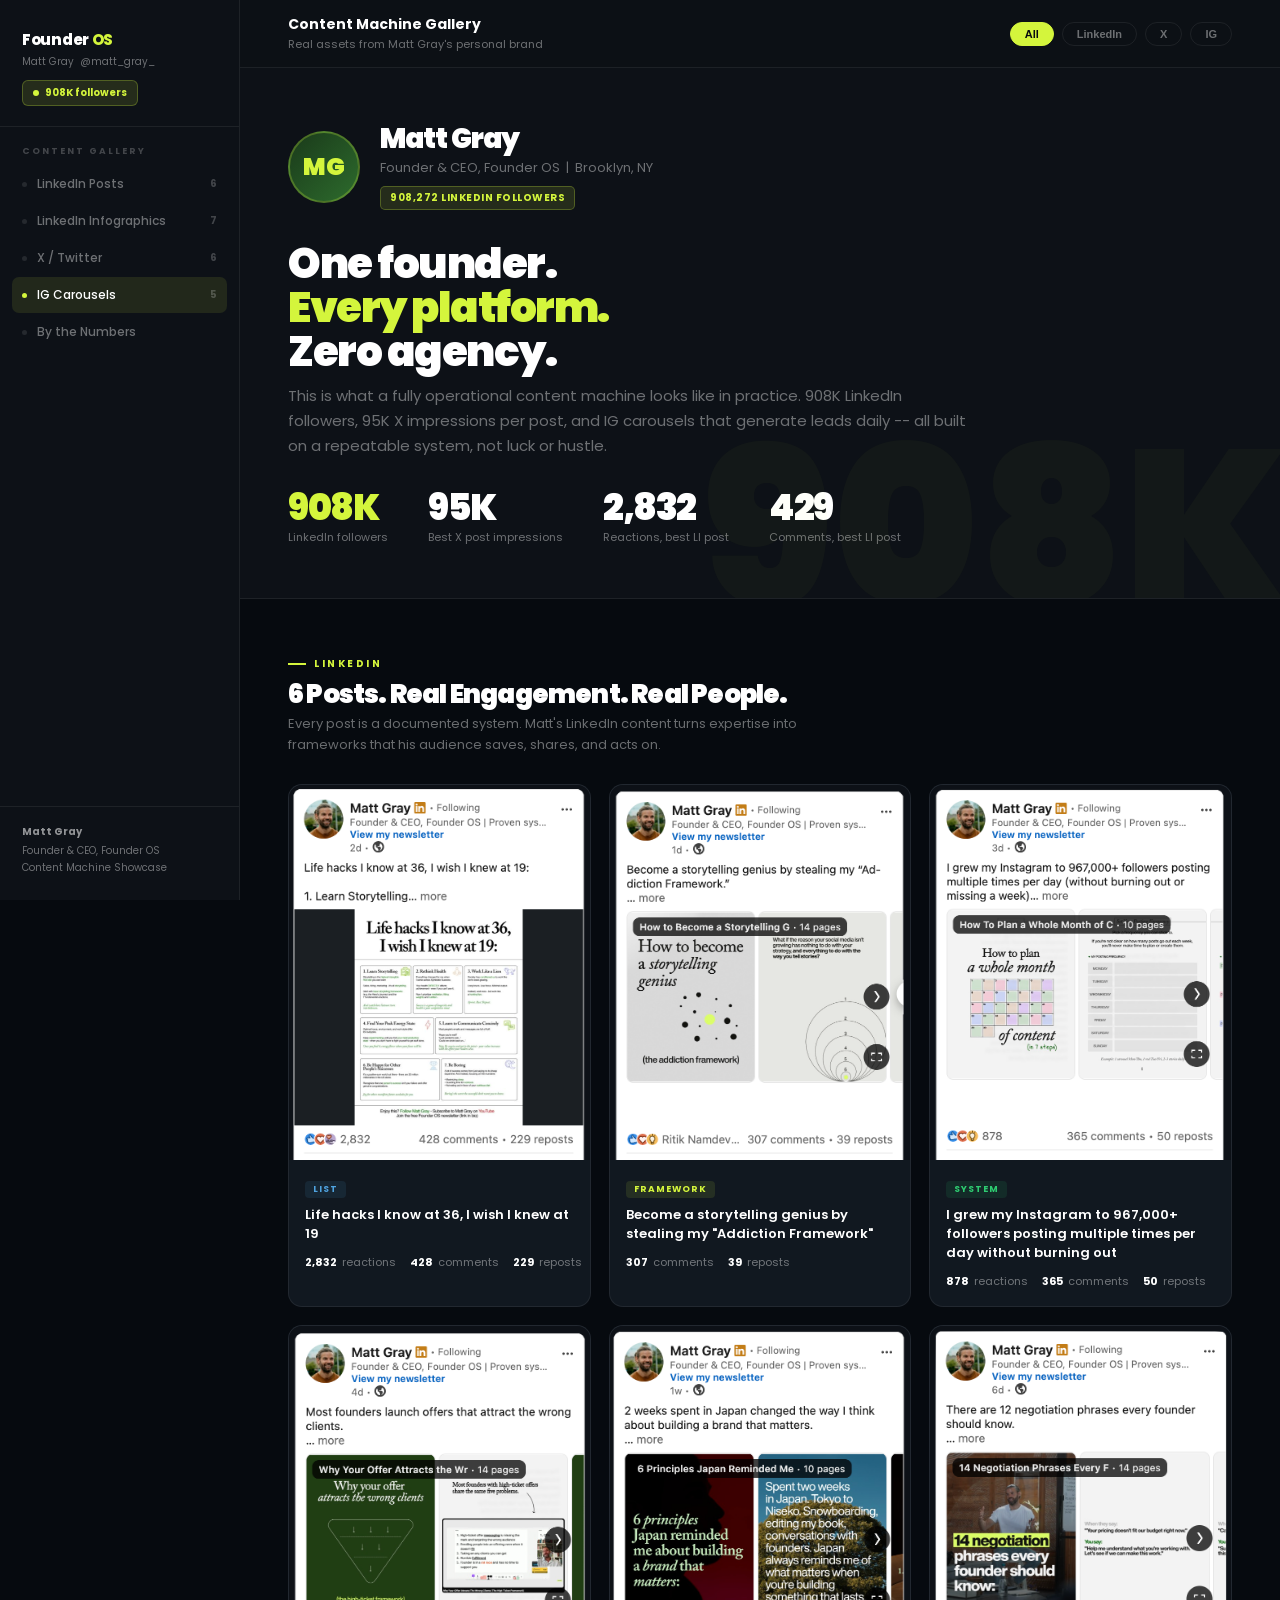
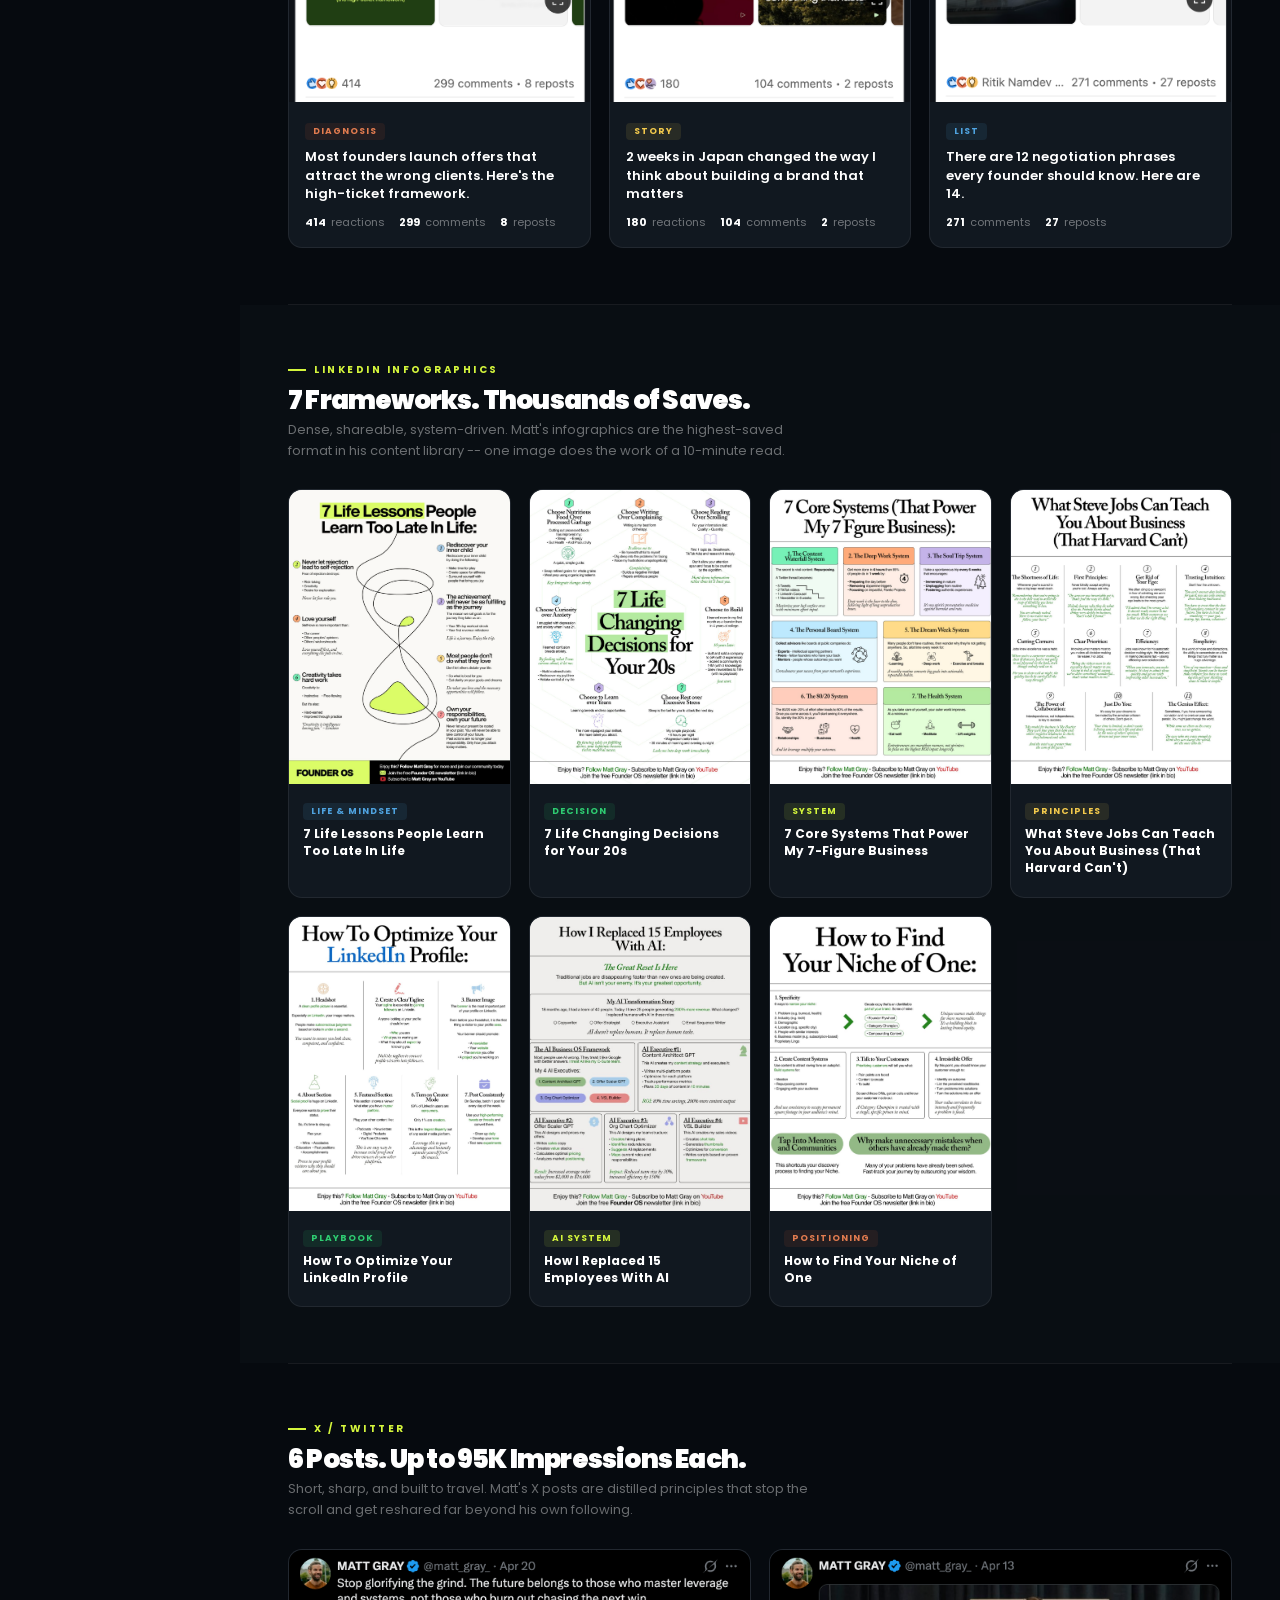
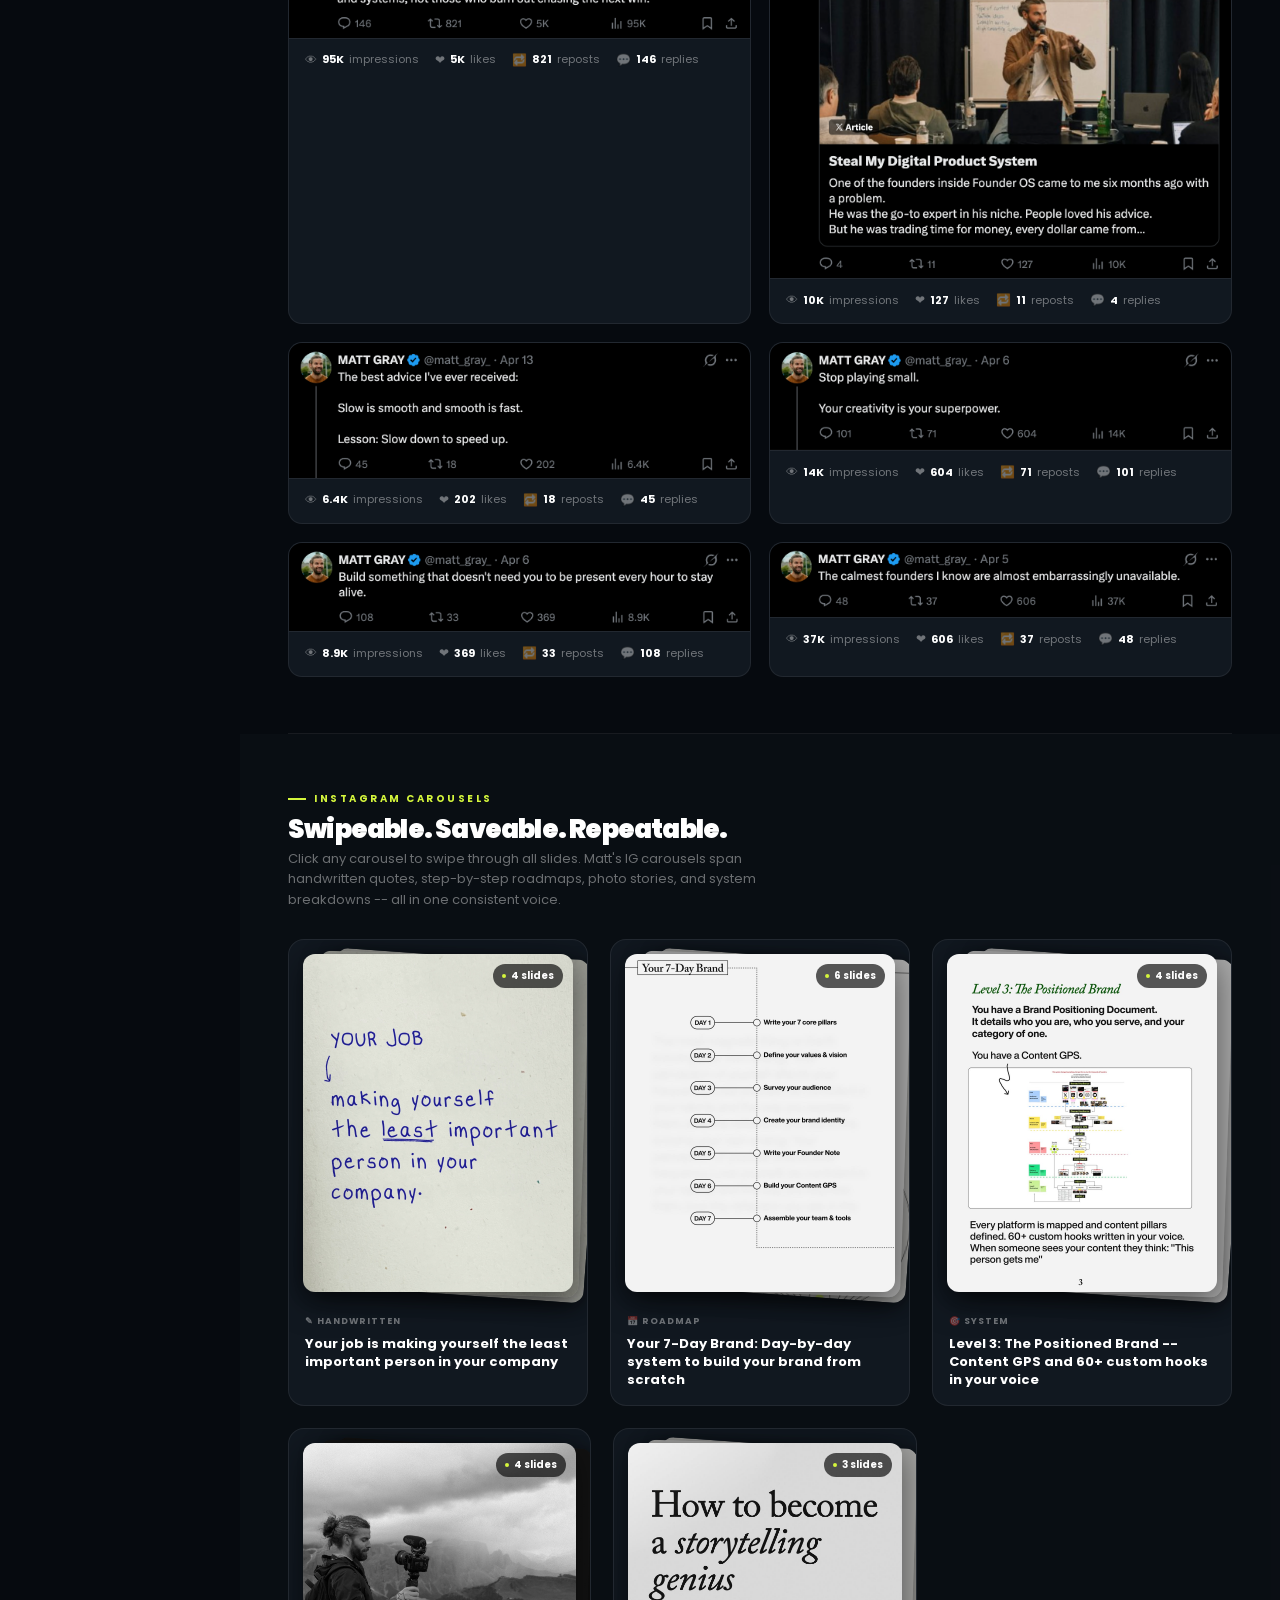
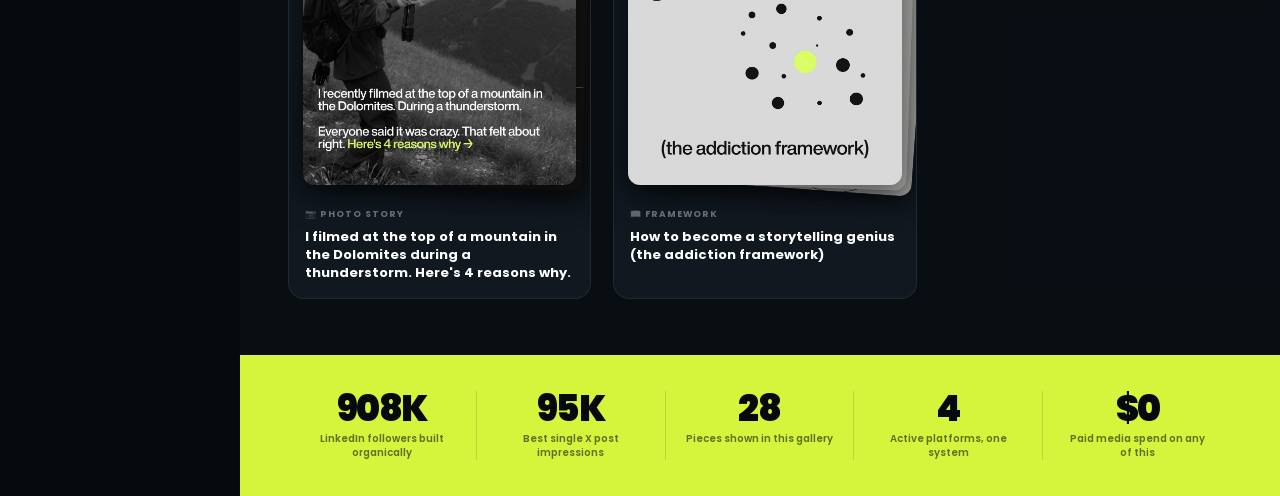
==== commit 0160f94e: "IG carousels: stacked fan previews + per-carousel slide lightbox with dots" ====
--- a/content-gallery-matt/index.html
+++ b/content-gallery-matt/index.html
@@ -124,14 +124,44 @@
 .x-metric strong{color:var(--white);font-weight:700;}
 .x-icon{font-size:12px;}
 
-/* IG CAROUSELS */
-.ig-grid{display:grid;grid-template-columns:repeat(4,1fr);gap:18px;}
-.ig-card{background:var(--card);border:1px solid var(--border);border-radius:14px;overflow:hidden;cursor:pointer;transition:transform 0.2s,border-color 0.2s,box-shadow 0.2s;}
-.ig-card:hover{transform:translateY(-4px);border-color:var(--border-hover);box-shadow:0 20px 60px rgba(0,0,0,0.5);}
-.ig-img{width:100%;aspect-ratio:1/1;object-fit:cover;display:block;background:var(--dark);}
-.ig-meta{padding:12px 14px 14px;}
-.ig-badge{display:inline-flex;align-items:center;gap:5px;font-size:9px;font-weight:700;color:var(--muted);text-transform:uppercase;letter-spacing:1px;margin-bottom:6px;}
-.ig-title{font-size:12px;font-weight:700;color:var(--white);line-height:1.4;}
+/* IG CAROUSELS -- stacked fan layout */
+.ig-row{display:grid;grid-template-columns:repeat(3,1fr);gap:22px;}
+.ig-row-2{display:grid;grid-template-columns:repeat(2,1fr);gap:22px;max-width:66.6%;margin-top:22px;}
+.ig-carousel-wrap{position:relative;padding:14px 14px 0;cursor:pointer;}
+.ig-stack{position:relative;aspect-ratio:4/5;}
+/* Slide 3 -- furthest back */
+.ig-stack-bg2{position:absolute;inset:0;border-radius:12px;overflow:hidden;transform:rotate(4deg) translate(10px,-8px);transform-origin:bottom left;z-index:1;box-shadow:0 4px 20px rgba(0,0,0,0.4);}
+/* Slide 2 -- middle */
+.ig-stack-bg1{position:absolute;inset:0;border-radius:12px;overflow:hidden;transform:rotate(2deg) translate(5px,-4px);transform-origin:bottom left;z-index:2;box-shadow:0 4px 20px rgba(0,0,0,0.4);}
+/* Slide 1 -- front */
+.ig-stack-front{position:absolute;inset:0;border-radius:12px;overflow:hidden;z-index:3;box-shadow:0 8px 32px rgba(0,0,0,0.5);}
+.ig-stack img{width:100%;height:100%;object-fit:cover;display:block;}
+.ig-stack-bg2 img,.ig-stack-bg1 img{filter:brightness(0.7);}
+.ig-slide-count{position:absolute;top:10px;right:10px;z-index:10;background:rgba(0,0,0,0.65);backdrop-filter:blur(8px);color:var(--white);font-size:10px;font-weight:700;padding:4px 9px;border-radius:20px;display:flex;align-items:center;gap:5px;}
+.ig-slide-count::before{content:'';width:4px;height:4px;border-radius:50%;background:var(--lime);}
+.ig-carousel-card{background:var(--card);border:1px solid var(--border);border-radius:16px;overflow:hidden;cursor:pointer;transition:transform 0.22s,border-color 0.2s,box-shadow 0.2s;}
+.ig-carousel-card:hover{transform:translateY(-5px);border-color:rgba(212,245,60,0.2);box-shadow:0 24px 64px rgba(0,0,0,0.55);}
+.ig-carousel-card:hover .ig-stack-front{box-shadow:0 12px 40px rgba(0,0,0,0.6);}
+.ig-meta{padding:14px 16px 16px;}
+.ig-badge{display:inline-flex;align-items:center;gap:5px;font-size:9px;font-weight:700;color:var(--muted);text-transform:uppercase;letter-spacing:1px;margin-bottom:7px;}
+.ig-title{font-size:13px;font-weight:700;color:var(--white);line-height:1.4;}
+/* Carousel lightbox */
+.clb{position:fixed;inset:0;background:rgba(0,0,0,0.94);z-index:3000;display:flex;flex-direction:column;align-items:center;justify-content:center;opacity:0;pointer-events:none;transition:opacity 0.2s;}
+.clb.open{opacity:1;pointer-events:all;}
+.clb-header{display:flex;align-items:center;justify-content:space-between;width:min(520px,90vw);margin-bottom:14px;}
+.clb-title{font-size:13px;font-weight:700;color:var(--white);}
+.clb-counter{font-size:12px;color:var(--muted);}
+.clb-close{background:none;border:none;color:var(--muted);font-size:22px;cursor:pointer;line-height:1;padding:0;}
+.clb-close:hover{color:var(--white);}
+.clb-stage{position:relative;display:flex;align-items:center;gap:16px;}
+.clb-nav{background:rgba(255,255,255,0.1);border:none;color:var(--white);font-size:20px;cursor:pointer;width:44px;height:44px;border-radius:50%;display:flex;align-items:center;justify-content:center;transition:background 0.15s;flex-shrink:0;}
+.clb-nav:hover{background:rgba(255,255,255,0.2);}
+.clb-nav:disabled{opacity:0.25;cursor:default;}
+.clb-img-wrap{width:min(480px,80vw);max-height:72vh;overflow:hidden;border-radius:12px;display:flex;align-items:center;justify-content:center;background:#111;}
+.clb-img{max-width:100%;max-height:72vh;object-fit:contain;display:block;border-radius:12px;}
+.clb-dots{display:flex;gap:7px;margin-top:16px;align-items:center;justify-content:center;}
+.clb-dot{width:7px;height:7px;border-radius:50%;background:rgba(255,255,255,0.2);border:none;cursor:pointer;padding:0;transition:all 0.15s;}
+.clb-dot.active{background:var(--lime);width:20px;border-radius:4px;}
 
 /* PROOF STRIP */
 .proof-strip{background:var(--lime);padding:36px 48px;display:grid;grid-template-columns:repeat(5,1fr);gap:0;}
@@ -173,7 +203,7 @@
     <a class="sb-link active" href="#linkedin"><span class="sb-dot"></span>LinkedIn Posts<span class="sb-count">6</span></a>
     <a class="sb-link" href="#infographics"><span class="sb-dot"></span>LinkedIn Infographics<span class="sb-count">7</span></a>
     <a class="sb-link" href="#x"><span class="sb-dot"></span>X / Twitter<span class="sb-count">6</span></a>
-    <a class="sb-link" href="#ig"><span class="sb-dot"></span>IG Carousels<span class="sb-count">4</span></a>
+    <a class="sb-link" href="#ig"><span class="sb-dot"></span>IG Carousels<span class="sb-count">5</span></a>
     <a class="sb-link" href="#proof"><span class="sb-dot"></span>By the Numbers</a>
   </nav>
   <div class="sb-foot">
@@ -470,40 +500,95 @@
       <div>
         <div class="sec-eyebrow">Instagram Carousels</div>
         <div class="sec-title">Swipeable. Saveable. Repeatable.</div>
-        <div class="sec-sub">Matt's IG carousels are built with a signature handwritten style that feels personal at scale. Each one converts curiosity into followers -- and followers into leads.</div>
-      </div>
-    </div>
-    <div class="ig-grid">
-
-      <div class="ig-card" onclick="openLightbox('assets/ig-carousels/ig1.jpg', 'Your job: make yourself the least important person in your company')">
-        <img class="ig-img" src="assets/ig-carousels/ig1.jpg" alt="IG carousel 1" loading="lazy">
+        <div class="sec-sub">Click any carousel to swipe through all slides. Matt's IG carousels span handwritten quotes, step-by-step roadmaps, photo stories, and system breakdowns -- all in one consistent voice.</div>
+      </div>
+    </div>
+
+    <!-- Row 1: 3 carousels -->
+    <div class="ig-row">
+
+      <!-- C1: YOUR JOB -- 4 slides, handwritten -->
+      <div class="ig-carousel-card" onclick="openCarousel('c1')">
+        <div class="ig-carousel-wrap">
+          <div class="ig-stack">
+            <div class="ig-stack-bg2"><img src="assets/ig-carousels/c1/slide4.jpg" alt="" loading="lazy"></div>
+            <div class="ig-stack-bg1"><img src="assets/ig-carousels/c1/slide3.jpg" alt="" loading="lazy"></div>
+            <div class="ig-stack-front"><img src="assets/ig-carousels/c1/slide2.jpg" alt="" loading="lazy"></div>
+            <div class="ig-slide-count">4 slides</div>
+          </div>
+        </div>
         <div class="ig-meta">
           <div class="ig-badge">&#9998; Handwritten</div>
           <div class="ig-title">Your job is making yourself the least important person in your company</div>
         </div>
       </div>
 
-      <div class="ig-card" onclick="openLightbox('assets/ig-carousels/ig2.jpg', 'Your 7-Day Brand')">
-        <img class="ig-img" src="assets/ig-carousels/ig2.jpg" alt="IG carousel 2" loading="lazy">
+      <!-- C2: 7-DAY BRAND -- 6 slides, roadmap -->
+      <div class="ig-carousel-card" onclick="openCarousel('c2')">
+        <div class="ig-carousel-wrap">
+          <div class="ig-stack">
+            <div class="ig-stack-bg2"><img src="assets/ig-carousels/c2/slide6.jpg" alt="" loading="lazy"></div>
+            <div class="ig-stack-bg1"><img src="assets/ig-carousels/c2/slide3.jpg" alt="" loading="lazy"></div>
+            <div class="ig-stack-front"><img src="assets/ig-carousels/c2/slide1.jpg" alt="" loading="lazy"></div>
+            <div class="ig-slide-count">6 slides</div>
+          </div>
+        </div>
         <div class="ig-meta">
           <div class="ig-badge">&#128197; Roadmap</div>
           <div class="ig-title">Your 7-Day Brand: Day-by-day system to build your brand from scratch</div>
         </div>
       </div>
 
-      <div class="ig-card" onclick="openLightbox('assets/ig-carousels/ig3.jpg', 'Level 3: The Positioned Brand')">
-        <img class="ig-img" src="assets/ig-carousels/ig3.jpg" alt="IG carousel 3" loading="lazy">
+      <!-- C3: POSITIONED BRAND -- 4 slides, system -->
+      <div class="ig-carousel-card" onclick="openCarousel('c3')">
+        <div class="ig-carousel-wrap">
+          <div class="ig-stack">
+            <div class="ig-stack-bg2"><img src="assets/ig-carousels/c3/slide4.jpg" alt="" loading="lazy"></div>
+            <div class="ig-stack-bg1"><img src="assets/ig-carousels/c3/slide3.jpg" alt="" loading="lazy"></div>
+            <div class="ig-stack-front"><img src="assets/ig-carousels/c3/slide1.jpg" alt="" loading="lazy"></div>
+            <div class="ig-slide-count">4 slides</div>
+          </div>
+        </div>
         <div class="ig-meta">
           <div class="ig-badge">&#127919; System</div>
           <div class="ig-title">Level 3: The Positioned Brand -- Content GPS and 60+ custom hooks in your voice</div>
         </div>
       </div>
 
-      <div class="ig-card" onclick="openLightbox('assets/ig-carousels/ig4.jpg', 'DM me BOTTLENECK')">
-        <img class="ig-img" src="assets/ig-carousels/ig4.jpg" alt="IG carousel 4" loading="lazy">
+    </div>
+
+    <!-- Row 2: 2 carousels, centered -->
+    <div class="ig-row-2">
+
+      <!-- C4: DOLOMITES PHOTO STORY -- 4 slides, photo -->
+      <div class="ig-carousel-card" onclick="openCarousel('c4')">
+        <div class="ig-carousel-wrap">
+          <div class="ig-stack">
+            <div class="ig-stack-bg2"><img src="assets/ig-carousels/c4/slide4.jpg" alt="" loading="lazy"></div>
+            <div class="ig-stack-bg1"><img src="assets/ig-carousels/c4/slide3.jpg" alt="" loading="lazy"></div>
+            <div class="ig-stack-front"><img src="assets/ig-carousels/c4/slide1.jpg" alt="" loading="lazy"></div>
+            <div class="ig-slide-count">4 slides</div>
+          </div>
+        </div>
         <div class="ig-meta">
-          <div class="ig-badge">&#9998; Handwritten</div>
-          <div class="ig-title">DM "BOTTLENECK" -- find the one thing holding your business back</div>
+          <div class="ig-badge">&#128247; Photo Story</div>
+          <div class="ig-title">I filmed at the top of a mountain in the Dolomites during a thunderstorm. Here's 4 reasons why.</div>
+        </div>
+      </div>
+
+      <!-- C5: STORYTELLING GENIUS -- 3 slides, framework -->
+      <div class="ig-carousel-card" onclick="openCarousel('c5')">
+        <div class="ig-carousel-wrap">
+          <div class="ig-stack">
+            <div class="ig-stack-bg2"><img src="assets/ig-carousels/c5/slide3.jpg" alt="" loading="lazy"></div>
+            <div class="ig-stack-bg1"><img src="assets/ig-carousels/c5/slide2.jpg" alt="" loading="lazy"></div>
+            <div class="ig-stack-front"><img src="assets/ig-carousels/c5/slide1.jpg" alt="" loading="lazy"></div>
+            <div class="ig-slide-count">3 slides</div>
+          </div>
+        </div>
+        <div class="ig-meta">
+          <div class="ig-badge">&#128214; Framework</div>
+          <div class="ig-title">How to become a storytelling genius (the addiction framework)</div>
         </div>
       </div>
 
@@ -521,7 +606,7 @@
       <div class="ps-lbl">Best single X post impressions</div>
     </div>
     <div class="ps-stat">
-      <div class="ps-val">23</div>
+      <div class="ps-val">28</div>
       <div class="ps-lbl">Pieces shown in this gallery</div>
     </div>
     <div class="ps-stat">
@@ -537,7 +622,7 @@
 </div><!-- /main -->
 </div><!-- /layout -->
 
-<!-- LIGHTBOX -->
+<!-- GENERIC LIGHTBOX -->
 <div class="lightbox" id="lightbox" onclick="closeLightboxBg(event)">
   <div class="lb-inner">
     <button class="lb-nav lb-prev" onclick="lbNav(-1)">&#8592;</button>
@@ -548,8 +633,25 @@
   </div>
 </div>
 
+<!-- CAROUSEL LIGHTBOX -->
+<div class="clb" id="clb" onclick="clbCloseBg(event)">
+  <div class="clb-header">
+    <div class="clb-title" id="clb-title"></div>
+    <div class="clb-counter" id="clb-counter"></div>
+    <button class="clb-close" onclick="clbClose()">&#x2715;</button>
+  </div>
+  <div class="clb-stage">
+    <button class="clb-nav" id="clb-prev" onclick="clbNav(-1)">&#8592;</button>
+    <div class="clb-img-wrap">
+      <img class="clb-img" id="clb-img" src="" alt="">
+    </div>
+    <button class="clb-nav" id="clb-next" onclick="clbNav(1)">&#8594;</button>
+  </div>
+  <div class="clb-dots" id="clb-dots"></div>
+</div>
+
 <script>
-// Lightbox
+// ---- Generic lightbox ----
 const gallery = [];
 let lbIndex = 0;
 
@@ -573,7 +675,80 @@
   document.getElementById('lb-img').src = g.src;
   document.getElementById('lb-caption').textContent = g.caption;
 }
+
+// ---- Carousel lightbox ----
+const carousels = {
+  c1: {
+    title: 'Your Job -- Making Yourself the Least Important Person',
+    slides: ['assets/ig-carousels/c1/slide1.jpg','assets/ig-carousels/c1/slide2.jpg','assets/ig-carousels/c1/slide3.jpg','assets/ig-carousels/c1/slide4.jpg']
+  },
+  c2: {
+    title: 'Your 7-Day Brand',
+    slides: ['assets/ig-carousels/c2/slide1.jpg','assets/ig-carousels/c2/slide2.jpg','assets/ig-carousels/c2/slide3.jpg','assets/ig-carousels/c2/slide4.jpg','assets/ig-carousels/c2/slide5.jpg','assets/ig-carousels/c2/slide6.jpg']
+  },
+  c3: {
+    title: 'Level 3: The Positioned Brand',
+    slides: ['assets/ig-carousels/c3/slide1.jpg','assets/ig-carousels/c3/slide2.jpg','assets/ig-carousels/c3/slide3.jpg','assets/ig-carousels/c3/slide4.jpg']
+  },
+  c4: {
+    title: 'Filmed in the Dolomites During a Thunderstorm',
+    slides: ['assets/ig-carousels/c4/slide1.jpg','assets/ig-carousels/c4/slide2.jpg','assets/ig-carousels/c4/slide3.jpg','assets/ig-carousels/c4/slide4.jpg']
+  },
+  c5: {
+    title: 'How to Become a Storytelling Genius (The Addiction Framework)',
+    slides: ['assets/ig-carousels/c5/slide1.jpg','assets/ig-carousels/c5/slide2.jpg','assets/ig-carousels/c5/slide3.jpg']
+  }
+};
+
+let clbCurrent = null;
+let clbSlide = 0;
+
+function openCarousel(id) {
+  clbCurrent = carousels[id];
+  clbSlide = 0;
+  clbRender();
+  document.getElementById('clb').classList.add('open');
+}
+function clbRender() {
+  const c = clbCurrent;
+  const total = c.slides.length;
+  document.getElementById('clb-img').src = c.slides[clbSlide];
+  document.getElementById('clb-title').textContent = c.title;
+  document.getElementById('clb-counter').textContent = (clbSlide + 1) + ' / ' + total;
+  document.getElementById('clb-prev').disabled = clbSlide === 0;
+  document.getElementById('clb-next').disabled = clbSlide === total - 1;
+  // Dots
+  const dotsEl = document.getElementById('clb-dots');
+  dotsEl.innerHTML = '';
+  c.slides.forEach((_, i) => {
+    const d = document.createElement('button');
+    d.className = 'clb-dot' + (i === clbSlide ? ' active' : '');
+    d.onclick = () => { clbSlide = i; clbRender(); };
+    dotsEl.appendChild(d);
+  });
+}
+function clbNav(dir) {
+  if(!clbCurrent) return;
+  const next = clbSlide + dir;
+  if(next < 0 || next >= clbCurrent.slides.length) return;
+  clbSlide = next;
+  clbRender();
+}
+function clbClose() {
+  document.getElementById('clb').classList.remove('open');
+}
+function clbCloseBg(e) {
+  if(e.target.id === 'clb') clbClose();
+}
+
 document.addEventListener('keydown', e => {
+  const clbOpen = document.getElementById('clb').classList.contains('open');
+  if(clbOpen) {
+    if(e.key === 'Escape') clbClose();
+    if(e.key === 'ArrowRight') clbNav(1);
+    if(e.key === 'ArrowLeft') clbNav(-1);
+    return;
+  }
   if(e.key === 'Escape') closeLightbox();
   if(e.key === 'ArrowRight') lbNav(1);
   if(e.key === 'ArrowLeft') lbNav(-1);
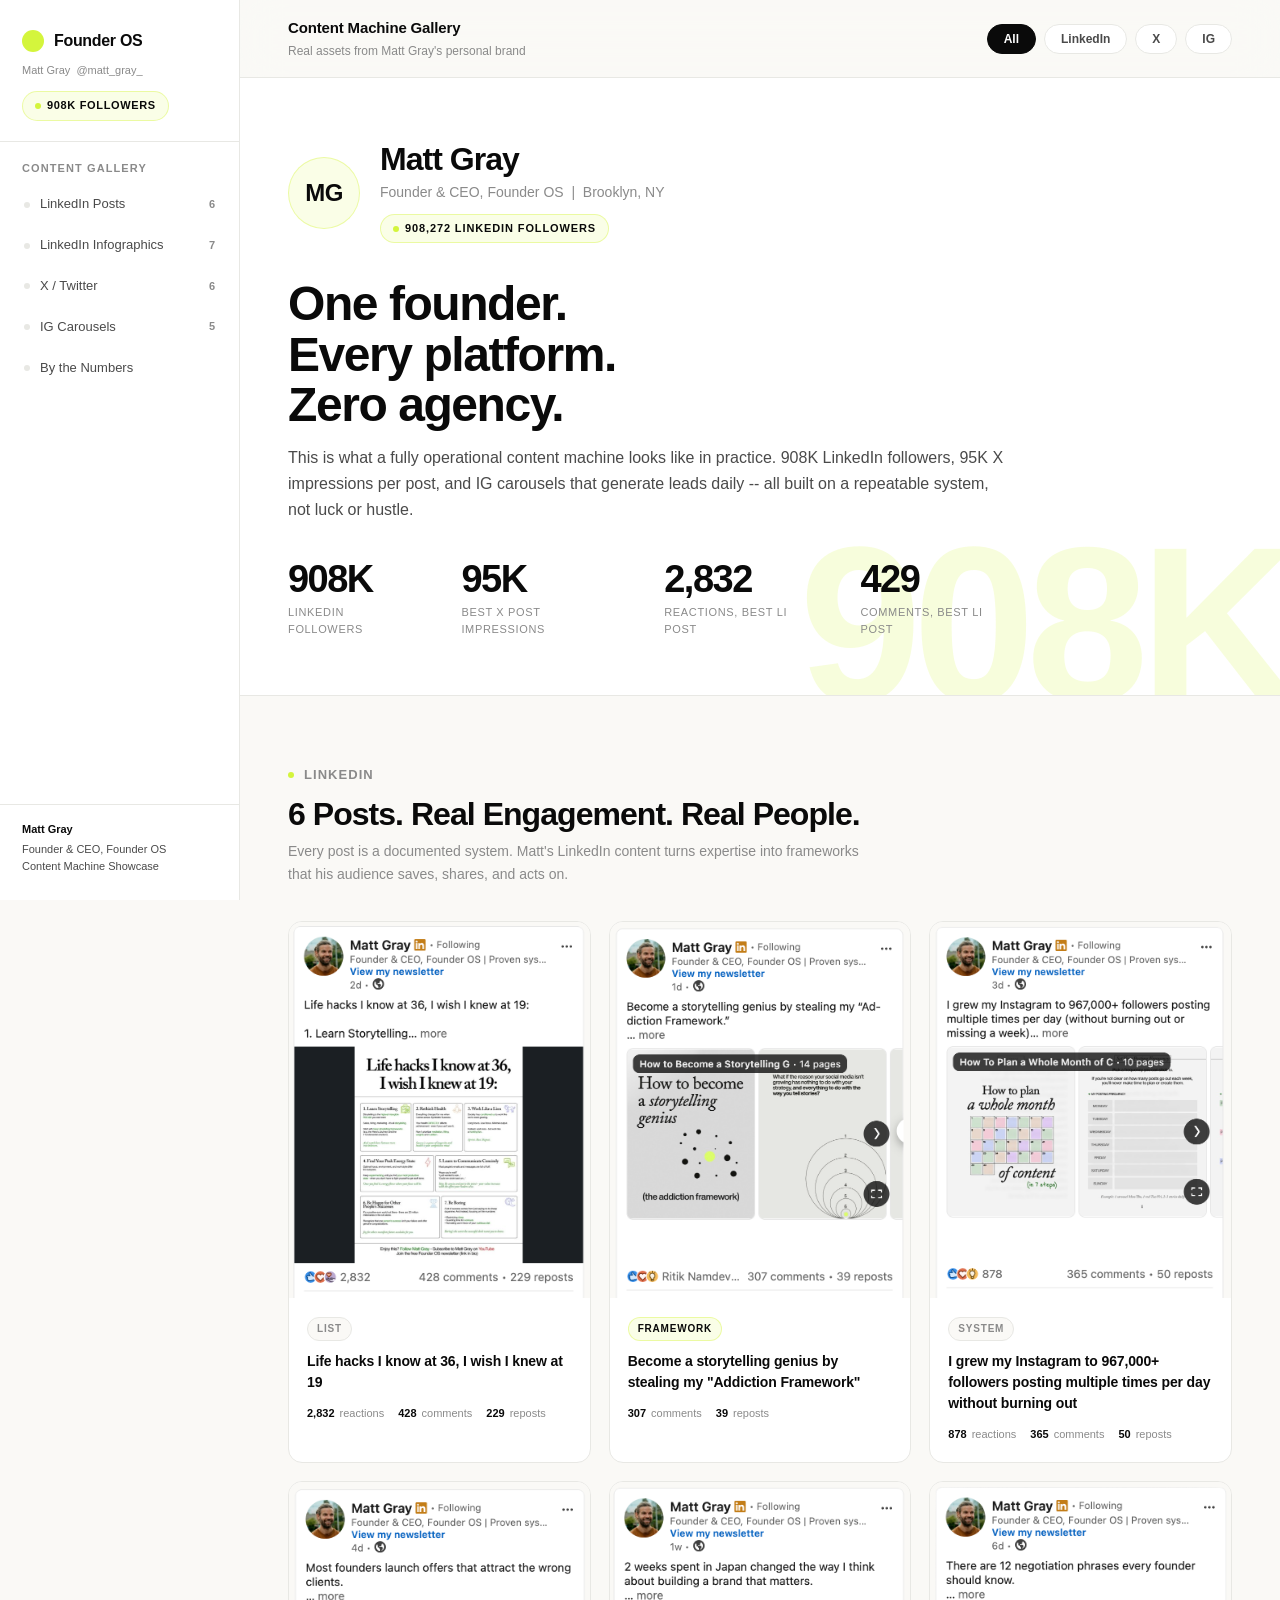
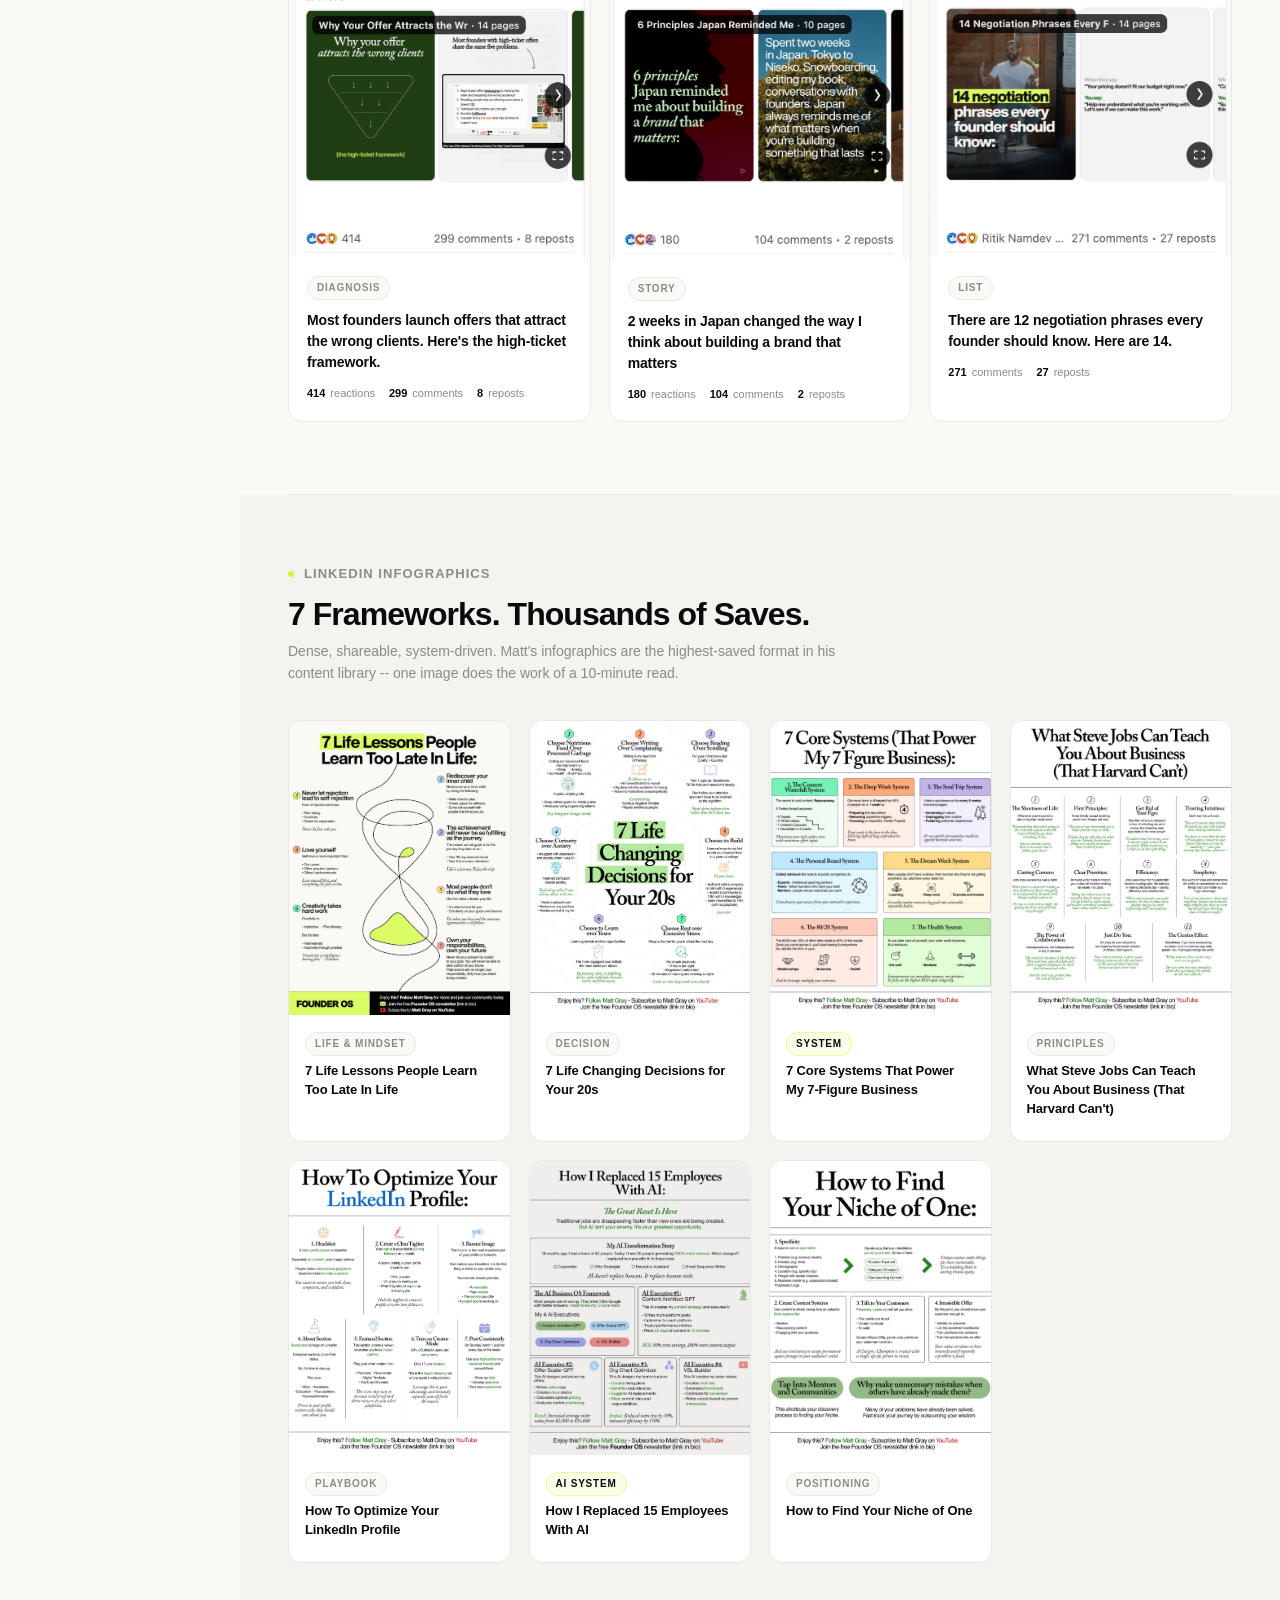
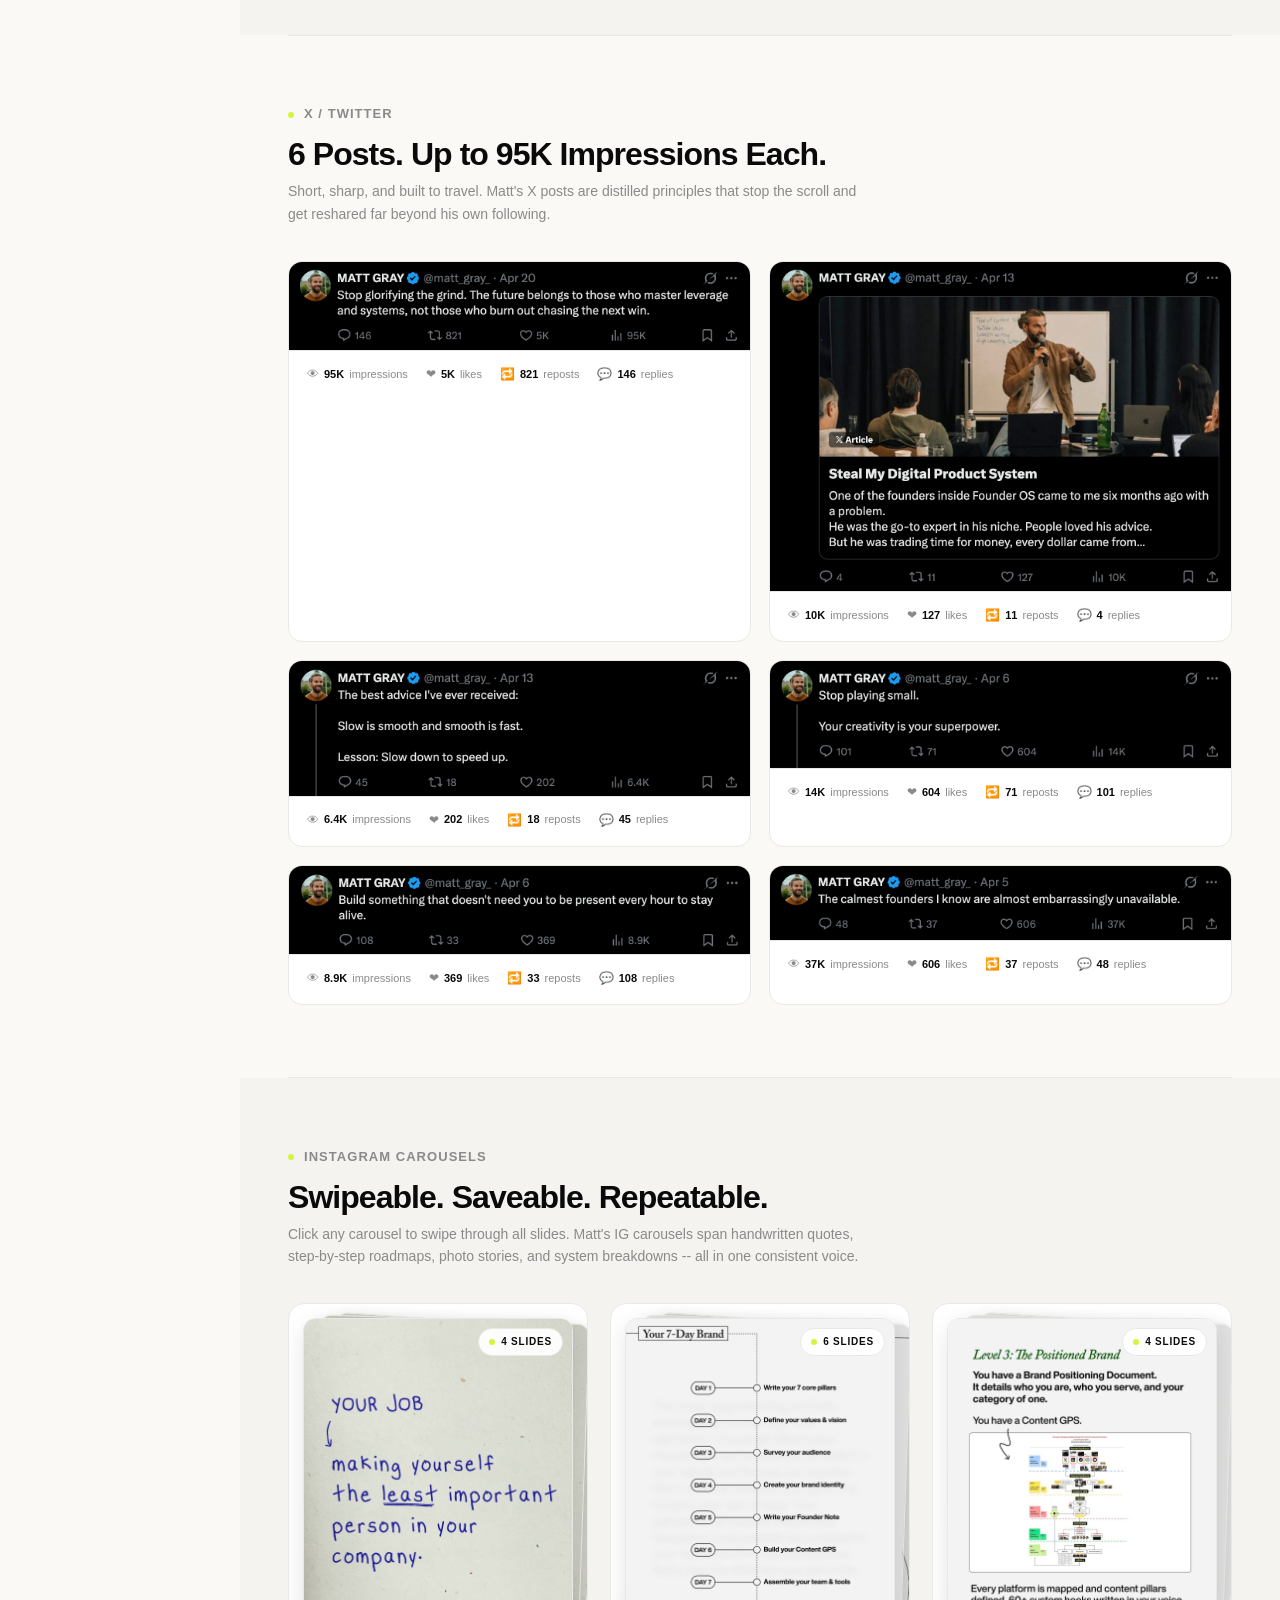
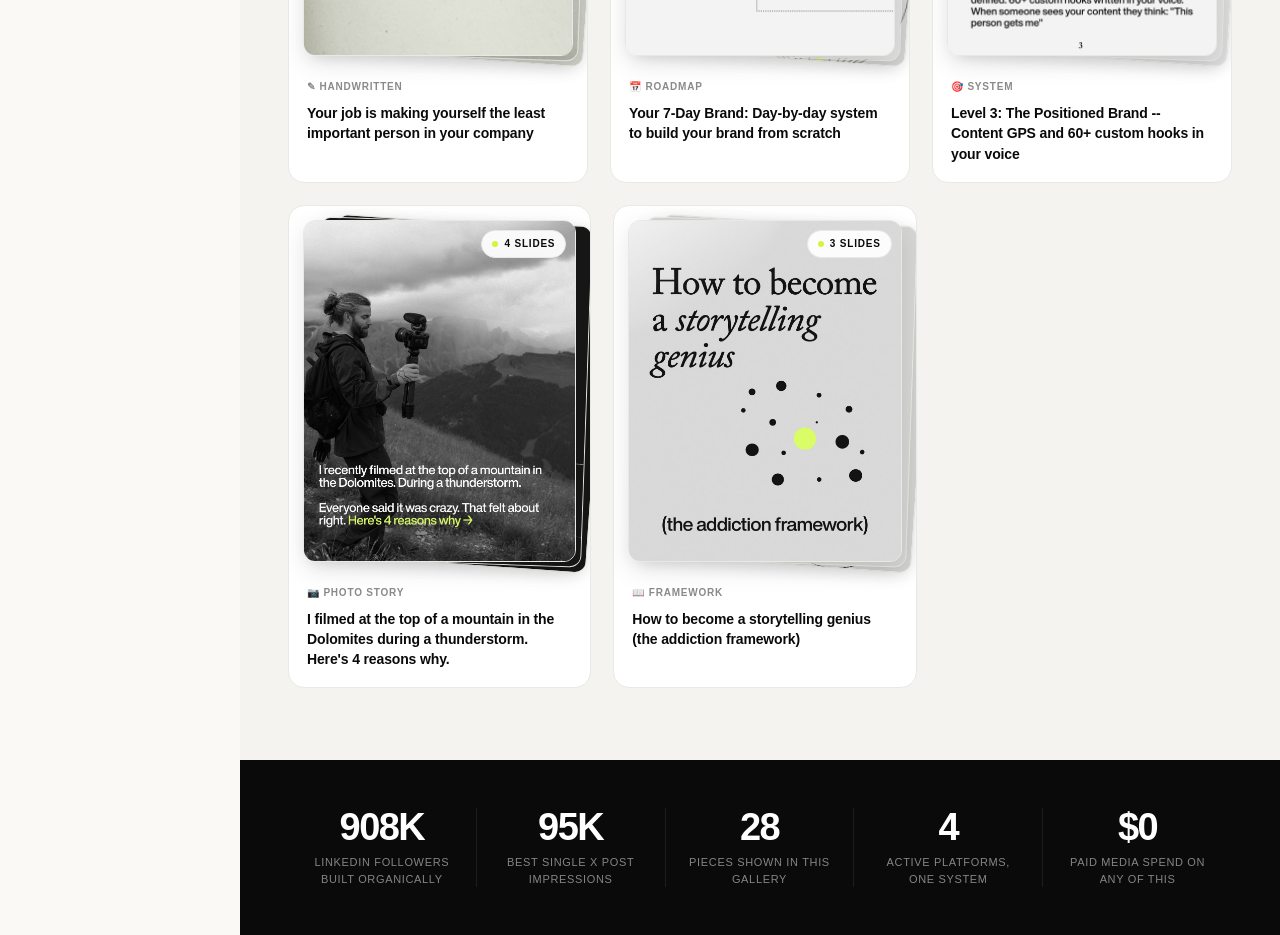
==== commit 5cc911a5: "Retrofit Matt Gray content gallery to Founder OS brand spec (cream/Helvetica)" ====
--- a/content-gallery-matt/index.html
+++ b/content-gallery-matt/index.html
@@ -4,188 +4,190 @@
 <meta charset="UTF-8">
 <meta name="viewport" content="width=device-width, initial-scale=1.0">
 <title>Content Machine Gallery | Matt Gray | Founder OS</title>
-<link href="https://fonts.googleapis.com/css2?family=Poppins:wght@300;400;500;600;700;800;900&display=swap" rel="stylesheet">
+<link rel="icon" href="https://founderos.com/favicon.ico">
 <style>
 :root{
-  --black:#060A0F;
-  --dark:#0D1117;
-  --card:#111820;
-  --card-hover:#161E28;
-  --border:rgba(255,255,255,0.07);
-  --border-hover:rgba(255,255,255,0.14);
+  --bg:#FAF9F6;
+  --text-primary:#0A0A0A;
+  --text-secondary:#4A4A4A;
+  --text-tertiary:#8A8A8A;
   --lime:#D4F53C;
-  --lime-dim:rgba(212,245,60,0.12);
-  --lime-border:rgba(212,245,60,0.25);
-  --white:#FFFFFF;
-  --muted:rgba(255,255,255,0.4);
-  --muted2:rgba(255,255,255,0.22);
+  --lime-glow:rgba(212,245,60,0.12);
+  --lime-border:rgba(212,245,60,0.4);
+  --card-bg:#FFFFFF;
+  --card-border:#E8E8E4;
+  --card-border-hover:#D0D0CC;
+  --card-radius:14px;
+  --green:#34D399;
   --sidebar-w:240px;
+  --font:'Helvetica Neue',Helvetica,Arial,sans-serif;
 }
 *,*::before,*::after{margin:0;padding:0;box-sizing:border-box;}
 html{scroll-behavior:smooth;}
-body{font-family:'Poppins',sans-serif;color:var(--white);background:var(--black);-webkit-font-smoothing:antialiased;}
+body{font-family:var(--font);color:var(--text-primary);background:var(--bg);line-height:1.6;-webkit-font-smoothing:antialiased;-moz-osx-font-smoothing:grayscale;}
 
 /* LAYOUT */
 .layout{display:grid;grid-template-columns:var(--sidebar-w) 1fr;min-height:100vh;}
-.main{min-width:0;overflow-x:hidden;}
+.main{min-width:0;overflow-x:hidden;background:var(--bg);}
 
 /* SIDEBAR */
-.sidebar{background:var(--dark);border-right:1px solid var(--border);position:sticky;top:0;height:100vh;display:flex;flex-direction:column;padding:28px 0 24px;z-index:100;overflow-y:auto;}
-.sb-logo{padding:0 22px 20px;border-bottom:1px solid var(--border);margin-bottom:18px;}
-.sb-wordmark{font-size:15px;font-weight:800;color:var(--white);letter-spacing:-0.3px;}
-.sb-wordmark span{color:var(--lime);}
-.sb-handle{font-size:10px;color:var(--muted);margin-top:3px;}
-.sb-followers{display:inline-flex;align-items:center;gap:6px;background:var(--lime-dim);border:1px solid var(--lime-border);color:var(--lime);font-size:10px;font-weight:700;padding:4px 10px;border-radius:6px;margin-top:10px;}
+.sidebar{background:#FFFFFF;border-right:1px solid var(--card-border);position:sticky;top:0;height:100vh;display:flex;flex-direction:column;padding:28px 0 24px;z-index:100;overflow-y:auto;}
+.sb-logo{padding:0 22px 20px;border-bottom:1px solid var(--card-border);margin-bottom:18px;}
+.sb-wordmark{font-size:16px;font-weight:700;color:var(--text-primary);letter-spacing:-0.02em;display:flex;align-items:center;gap:10px;}
+.sb-wordmark::before{content:'';width:22px;height:22px;border-radius:50%;background:var(--lime);flex-shrink:0;}
+.sb-handle{font-size:11px;color:var(--text-tertiary);margin-top:8px;}
+.sb-followers{display:inline-flex;align-items:center;gap:6px;background:var(--lime-glow);border:1px solid var(--lime-border);color:var(--text-primary);font-size:11px;font-weight:600;padding:5px 12px;border-radius:100px;margin-top:12px;text-transform:uppercase;letter-spacing:.06em;}
 .sb-followers::before{content:'';width:6px;height:6px;border-radius:50%;background:var(--lime);}
-.sb-section-label{font-size:9px;font-weight:700;color:var(--muted2);text-transform:uppercase;letter-spacing:2px;padding:0 22px 8px;}
+.sb-section-label{font-size:11px;font-weight:600;color:var(--text-tertiary);text-transform:uppercase;letter-spacing:.1em;padding:0 22px 8px;}
 .sb-nav{flex:1;padding:0 12px;}
-.sb-link{display:flex;align-items:center;gap:10px;padding:9px 10px;border-radius:7px;text-decoration:none;font-size:12px;color:var(--muted);font-weight:500;transition:all 0.15s;margin-bottom:1px;cursor:pointer;}
-.sb-link:hover{background:rgba(255,255,255,0.05);color:rgba(255,255,255,0.8);}
-.sb-link.active{background:rgba(212,245,60,0.1);color:var(--white);}
+.sb-link{display:flex;align-items:center;gap:10px;padding:9px 12px;border-radius:8px;text-decoration:none;font-size:13px;color:var(--text-secondary);font-weight:500;transition:all 0.15s;margin-bottom:2px;cursor:pointer;font-family:var(--font);}
+.sb-link:hover{background:var(--bg);color:var(--text-primary);}
+.sb-link.active{background:var(--lime-glow);color:var(--text-primary);font-weight:600;}
 .sb-link.active .sb-dot{background:var(--lime);}
-.sb-dot{width:5px;height:5px;border-radius:50%;background:rgba(255,255,255,0.1);flex-shrink:0;transition:background 0.15s;}
-.sb-count{margin-left:auto;font-size:10px;font-weight:700;color:var(--muted2);}
-.sb-platform{display:inline-flex;align-items:center;gap:5px;font-size:10px;color:var(--muted2);margin-left:auto;}
-.sb-foot{padding:16px 22px 0;border-top:1px solid var(--border);margin-top:12px;}
-.sb-prep{font-size:10px;color:var(--muted);line-height:1.7;}
-.sb-prep strong{display:block;color:rgba(255,255,255,0.55);font-weight:700;margin-bottom:2px;}
+.sb-dot{width:6px;height:6px;border-radius:50%;background:var(--card-border);flex-shrink:0;transition:background 0.15s;}
+.sb-count{margin-left:auto;font-size:11px;font-weight:600;color:var(--text-tertiary);}
+.sb-foot{padding:16px 22px 0;border-top:1px solid var(--card-border);margin-top:12px;}
+.sb-prep{font-size:11px;color:var(--text-secondary);line-height:1.6;}
+.sb-prep strong{display:block;color:var(--text-primary);font-weight:700;margin-bottom:2px;}
 
 /* TOP BAR */
-.topbar{background:rgba(13,17,23,0.95);backdrop-filter:blur(12px);border-bottom:1px solid var(--border);padding:14px 48px;display:flex;align-items:center;justify-content:space-between;position:sticky;top:0;z-index:50;}
-.topbar-title{font-size:14px;font-weight:700;color:var(--white);}
-.topbar-sub{font-size:11px;color:var(--muted);margin-top:1px;}
+.topbar{background:rgba(250,249,246,0.85);backdrop-filter:blur(20px);-webkit-backdrop-filter:blur(20px);border-bottom:1px solid var(--card-border);padding:16px 48px;display:flex;align-items:center;justify-content:space-between;position:sticky;top:0;z-index:50;}
+.topbar-title{font-size:15px;font-weight:600;color:var(--text-primary);letter-spacing:-0.01em;}
+.topbar-sub{font-size:12px;color:var(--text-tertiary);margin-top:2px;}
 .topbar-right{display:flex;align-items:center;gap:8px;}
-.filter-pill{font-size:11px;font-weight:600;padding:5px 14px;border-radius:20px;border:1px solid var(--border);background:transparent;color:var(--muted);cursor:pointer;transition:all 0.15s;}
-.filter-pill:hover{border-color:var(--border-hover);color:var(--white);}
-.filter-pill.active{background:var(--lime);color:var(--black);border-color:var(--lime);}
+.filter-pill{font-size:12px;font-weight:600;padding:7px 16px;border-radius:100px;border:1px solid var(--card-border);background:#FFFFFF;color:var(--text-secondary);cursor:pointer;transition:all 0.15s;font-family:var(--font);}
+.filter-pill:hover{border-color:var(--card-border-hover);color:var(--text-primary);}
+.filter-pill.active{background:var(--text-primary);color:#FFFFFF;border-color:var(--text-primary);}
 
 /* HERO */
-.hero{background:var(--dark);padding:56px 48px 52px;position:relative;overflow:hidden;border-bottom:1px solid var(--border);}
-.hero::before{content:'908K';position:absolute;right:-10px;bottom:-40px;font-size:220px;font-weight:900;color:rgba(212,245,60,0.03);line-height:1;pointer-events:none;}
-.hero-top{display:flex;align-items:center;gap:20px;margin-bottom:32px;}
-.hero-avatar{width:72px;height:72px;border-radius:50%;overflow:hidden;border:2px solid var(--lime-border);flex-shrink:0;}
+.hero{background:#FFFFFF;padding:64px 48px 56px;position:relative;overflow:hidden;border-bottom:1px solid var(--card-border);}
+.hero::before{content:'908K';position:absolute;right:-10px;bottom:-40px;font-size:220px;font-weight:800;color:rgba(212,245,60,0.18);line-height:1;pointer-events:none;letter-spacing:-0.04em;}
+.hero-top{display:flex;align-items:center;gap:20px;margin-bottom:36px;}
+.hero-avatar{width:72px;height:72px;border-radius:50%;overflow:hidden;border:1px solid var(--card-border);flex-shrink:0;}
 .hero-avatar img{width:100%;height:100%;object-fit:cover;}
-.hero-avatar-placeholder{width:72px;height:72px;border-radius:50%;background:linear-gradient(135deg,#1a3a1a,#2d6b2d);display:flex;align-items:center;justify-content:center;font-size:24px;font-weight:900;color:var(--lime);border:2px solid var(--lime-border);}
-.hero-name{font-size:28px;font-weight:900;color:var(--white);letter-spacing:-1px;line-height:1.1;}
-.hero-role{font-size:13px;color:var(--muted);margin-top:3px;}
-.hero-verified{display:inline-flex;align-items:center;gap:5px;font-size:10px;font-weight:700;color:var(--lime);background:var(--lime-dim);border:1px solid var(--lime-border);padding:3px 9px;border-radius:5px;margin-top:8px;text-transform:uppercase;letter-spacing:0.5px;}
-.hero-body{max-width:680px;}
-.hero-headline{font-size:42px;font-weight:900;color:var(--white);letter-spacing:-1.5px;line-height:1.05;margin-bottom:10px;}
-.hero-headline em{font-style:normal;color:var(--lime);}
-.hero-sub{font-size:15px;color:var(--muted);line-height:1.65;margin-bottom:32px;}
-.hero-stats{display:flex;gap:40px;}
-.hero-stat-val{font-size:36px;font-weight:900;color:var(--white);letter-spacing:-1.5px;line-height:1;}
-.hero-stat-val.lime{color:var(--lime);}
-.hero-stat-lbl{font-size:11px;color:var(--muted);margin-top:3px;}
+.hero-avatar-placeholder{width:72px;height:72px;border-radius:50%;background:var(--lime-glow);display:flex;align-items:center;justify-content:center;font-size:24px;font-weight:700;color:var(--text-primary);border:1px solid var(--lime-border);letter-spacing:-0.02em;}
+.hero-name{font-size:32px;font-weight:700;color:var(--text-primary);letter-spacing:-0.03em;line-height:1.1;}
+.hero-role{font-size:14px;color:var(--text-tertiary);margin-top:4px;}
+.hero-verified{display:inline-flex;align-items:center;gap:6px;font-size:11px;font-weight:600;color:var(--text-primary);background:var(--lime-glow);border:1px solid var(--lime-border);padding:5px 12px;border-radius:100px;margin-top:10px;text-transform:uppercase;letter-spacing:.08em;}
+.hero-verified::before{content:'';width:6px;height:6px;border-radius:50%;background:var(--lime);}
+.hero-body{max-width:720px;position:relative;}
+.hero-headline{font-size:48px;font-weight:700;color:var(--text-primary);letter-spacing:-0.03em;line-height:1.05;margin-bottom:14px;}
+.hero-headline em{font-style:normal;color:var(--text-primary);position:relative;display:inline-block;}
+.hero-headline em::after{content:'';position:absolute;left:0;right:0;bottom:0;height:12px;background:var(--lime);z-index:-1;border-radius:2px;}
+.hero-sub{font-size:16px;color:var(--text-secondary);line-height:1.65;margin-bottom:36px;}
+.hero-stats{display:flex;gap:48px;}
+.hero-stat-val{font-size:38px;font-weight:800;color:var(--text-primary);letter-spacing:-0.04em;line-height:1;}
+.hero-stat-val.lime{color:var(--text-primary);}
+.hero-stat-lbl{font-size:11px;color:var(--text-tertiary);margin-top:6px;text-transform:uppercase;letter-spacing:.06em;font-weight:500;}
 
 /* SECTION */
-.section{padding:48px 48px 56px;}
-.section-alt{background:rgba(13,17,23,0.6);}
-.sec-header{display:flex;align-items:flex-end;justify-content:space-between;margin-bottom:28px;}
-.sec-eyebrow{display:inline-flex;align-items:center;gap:8px;font-size:10px;font-weight:700;color:var(--lime);text-transform:uppercase;letter-spacing:2.5px;margin-bottom:8px;}
-.sec-eyebrow::before{content:'';width:18px;height:2px;background:var(--lime);}
-.sec-title{font-size:26px;font-weight:900;color:var(--white);letter-spacing:-0.8px;line-height:1.1;}
-.sec-sub{font-size:13px;color:var(--muted);max-width:520px;line-height:1.6;margin-top:5px;}
-.sec-divider{height:1px;background:var(--border);margin:0 48px;}
-
-/* LINKEDIN POST CARDS -- real screenshot + metadata */
+.section{padding:64px 48px 72px;}
+.section-alt{background:#F4F3EF;}
+.sec-header{display:flex;align-items:flex-end;justify-content:space-between;margin-bottom:36px;}
+.sec-eyebrow{display:inline-flex;align-items:center;gap:10px;font-size:13px;font-weight:600;color:var(--text-tertiary);text-transform:uppercase;letter-spacing:.08em;margin-bottom:12px;}
+.sec-eyebrow::before{content:'';width:6px;height:6px;border-radius:50%;background:var(--lime);}
+.sec-title{font-size:32px;font-weight:700;color:var(--text-primary);letter-spacing:-0.03em;line-height:1.1;}
+.sec-sub{font-size:14px;color:var(--text-tertiary);max-width:580px;line-height:1.6;margin-top:8px;}
+.sec-divider{height:1px;background:var(--card-border);margin:0 48px;}
+
+/* LINKEDIN POST CARDS */
 .li-grid{display:grid;grid-template-columns:repeat(3,1fr);gap:18px;}
-.li-card{background:var(--card);border:1px solid var(--border);border-radius:14px;overflow:hidden;cursor:pointer;transition:transform 0.2s,border-color 0.2s,box-shadow 0.2s;}
-.li-card:hover{transform:translateY(-4px);border-color:var(--border-hover);box-shadow:0 20px 60px rgba(0,0,0,0.5);}
-.li-screenshot{width:100%;aspect-ratio:4/5;object-fit:cover;object-position:top;display:block;background:var(--dark);}
-.li-meta{padding:14px 16px 16px;}
-.li-format{display:inline-block;font-size:9px;font-weight:700;padding:2px 8px;border-radius:4px;text-transform:uppercase;letter-spacing:1px;margin-bottom:8px;}
-.fmt-framework{background:rgba(212,245,60,0.1);color:var(--lime);}
-.fmt-list{background:rgba(79,163,224,0.1);color:#4FA3E0;}
-.fmt-story{background:rgba(200,80,42,0.1);color:#E07B4F;}
-.fmt-insight{background:rgba(46,204,113,0.1);color:#2ECC71;}
-.fmt-data{background:rgba(242,201,76,0.1);color:#F2C94C;}
-.li-headline{font-size:13px;font-weight:600;color:var(--white);line-height:1.45;margin-bottom:10px;}
-.li-metrics{display:flex;gap:14px;}
-.li-metric{display:flex;align-items:center;gap:5px;font-size:11px;color:var(--muted);}
-.li-metric strong{color:var(--white);font-weight:700;}
+.li-card{background:var(--card-bg);border:1px solid var(--card-border);border-radius:var(--card-radius);overflow:hidden;cursor:pointer;transition:box-shadow 0.3s,border-color 0.3s;}
+.li-card:hover{border-color:var(--card-border-hover);box-shadow:0 8px 32px rgba(0,0,0,0.06);}
+.li-screenshot{width:100%;aspect-ratio:4/5;object-fit:cover;object-position:top;display:block;background:var(--bg);}
+.li-meta{padding:16px 18px 18px;}
+.li-format{display:inline-block;font-size:10px;font-weight:600;padding:3px 9px;border-radius:100px;text-transform:uppercase;letter-spacing:.08em;margin-bottom:10px;background:var(--bg);color:var(--text-tertiary);border:1px solid var(--card-border);}
+.fmt-framework{background:var(--lime-glow);color:var(--text-primary);border-color:var(--lime-border);}
+.fmt-list,.fmt-story,.fmt-insight,.fmt-data{background:var(--bg);color:var(--text-tertiary);border-color:var(--card-border);}
+.li-headline{font-size:14px;font-weight:600;color:var(--text-primary);line-height:1.5;margin-bottom:12px;letter-spacing:-0.01em;}
+.li-metrics{display:flex;gap:14px;flex-wrap:wrap;}
+.li-metric{display:flex;align-items:center;gap:5px;font-size:11px;color:var(--text-tertiary);}
+.li-metric strong{color:var(--text-primary);font-weight:700;}
 
 /* INFOGRAPHIC GRID */
 .inf-grid{display:grid;grid-template-columns:repeat(4,1fr);gap:18px;}
-.inf-card{background:var(--card);border:1px solid var(--border);border-radius:14px;overflow:hidden;cursor:pointer;transition:transform 0.2s,border-color 0.2s,box-shadow 0.2s;}
-.inf-card:hover{transform:translateY(-4px);border-color:var(--border-hover);box-shadow:0 20px 60px rgba(0,0,0,0.5);}
-.inf-img{width:100%;aspect-ratio:3/4;object-fit:cover;object-position:top;display:block;background:#f5f5f0;}
-.inf-meta{padding:12px 14px 14px;}
-.inf-title{font-size:12px;font-weight:700;color:var(--white);line-height:1.4;margin-bottom:6px;}
-.inf-sub{font-size:11px;color:var(--muted);line-height:1.5;}
+.inf-card{background:var(--card-bg);border:1px solid var(--card-border);border-radius:var(--card-radius);overflow:hidden;cursor:pointer;transition:box-shadow 0.3s,border-color 0.3s;}
+.inf-card:hover{border-color:var(--card-border-hover);box-shadow:0 8px 32px rgba(0,0,0,0.06);}
+.inf-img{width:100%;aspect-ratio:3/4;object-fit:cover;object-position:top;display:block;background:var(--bg);}
+.inf-meta{padding:14px 16px 16px;}
+.inf-title{font-size:13px;font-weight:600;color:var(--text-primary);line-height:1.45;margin-bottom:6px;letter-spacing:-0.01em;}
+.inf-sub{font-size:11px;color:var(--text-tertiary);line-height:1.5;}
 
 /* X POSTS GRID */
 .x-grid{display:grid;grid-template-columns:repeat(2,1fr);gap:18px;}
-.x-card{background:var(--card);border:1px solid var(--border);border-radius:14px;overflow:hidden;cursor:pointer;transition:transform 0.2s,border-color 0.2s,box-shadow 0.2s;}
-.x-card:hover{transform:translateY(-4px);border-color:var(--border-hover);box-shadow:0 20px 60px rgba(0,0,0,0.5);}
-.x-screenshot{width:100%;display:block;background:var(--dark);}
-.x-metrics{padding:12px 16px 14px;display:flex;gap:16px;border-top:1px solid var(--border);}
-.x-metric{display:flex;align-items:center;gap:5px;font-size:11px;color:var(--muted);}
-.x-metric strong{color:var(--white);font-weight:700;}
+.x-card{background:var(--card-bg);border:1px solid var(--card-border);border-radius:var(--card-radius);overflow:hidden;cursor:pointer;transition:box-shadow 0.3s,border-color 0.3s;}
+.x-card:hover{border-color:var(--card-border-hover);box-shadow:0 8px 32px rgba(0,0,0,0.06);}
+.x-screenshot{width:100%;display:block;background:var(--bg);}
+.x-metrics{padding:14px 18px 16px;display:flex;gap:18px;border-top:1px solid var(--card-border);flex-wrap:wrap;}
+.x-metric{display:flex;align-items:center;gap:5px;font-size:11px;color:var(--text-tertiary);}
+.x-metric strong{color:var(--text-primary);font-weight:700;}
 .x-icon{font-size:12px;}
 
-/* IG CAROUSELS -- stacked fan layout */
+/* IG CAROUSELS */
 .ig-row{display:grid;grid-template-columns:repeat(3,1fr);gap:22px;}
 .ig-row-2{display:grid;grid-template-columns:repeat(2,1fr);gap:22px;max-width:66.6%;margin-top:22px;}
 .ig-carousel-wrap{position:relative;padding:14px 14px 0;cursor:pointer;}
 .ig-stack{position:relative;aspect-ratio:4/5;}
-/* Slide 3 -- furthest back */
-.ig-stack-bg2{position:absolute;inset:0;border-radius:12px;overflow:hidden;transform:rotate(4deg) translate(10px,-8px);transform-origin:bottom left;z-index:1;box-shadow:0 4px 20px rgba(0,0,0,0.4);}
-/* Slide 2 -- middle */
-.ig-stack-bg1{position:absolute;inset:0;border-radius:12px;overflow:hidden;transform:rotate(2deg) translate(5px,-4px);transform-origin:bottom left;z-index:2;box-shadow:0 4px 20px rgba(0,0,0,0.4);}
-/* Slide 1 -- front */
-.ig-stack-front{position:absolute;inset:0;border-radius:12px;overflow:hidden;z-index:3;box-shadow:0 8px 32px rgba(0,0,0,0.5);}
+.ig-stack-bg2{position:absolute;inset:0;border-radius:12px;overflow:hidden;transform:rotate(4deg) translate(10px,-8px);transform-origin:bottom left;z-index:1;box-shadow:0 4px 16px rgba(0,0,0,0.08);border:1px solid var(--card-border);}
+.ig-stack-bg1{position:absolute;inset:0;border-radius:12px;overflow:hidden;transform:rotate(2deg) translate(5px,-4px);transform-origin:bottom left;z-index:2;box-shadow:0 4px 16px rgba(0,0,0,0.08);border:1px solid var(--card-border);}
+.ig-stack-front{position:absolute;inset:0;border-radius:12px;overflow:hidden;z-index:3;box-shadow:0 8px 24px rgba(0,0,0,0.1);border:1px solid var(--card-border);}
 .ig-stack img{width:100%;height:100%;object-fit:cover;display:block;}
-.ig-stack-bg2 img,.ig-stack-bg1 img{filter:brightness(0.7);}
-.ig-slide-count{position:absolute;top:10px;right:10px;z-index:10;background:rgba(0,0,0,0.65);backdrop-filter:blur(8px);color:var(--white);font-size:10px;font-weight:700;padding:4px 9px;border-radius:20px;display:flex;align-items:center;gap:5px;}
-.ig-slide-count::before{content:'';width:4px;height:4px;border-radius:50%;background:var(--lime);}
-.ig-carousel-card{background:var(--card);border:1px solid var(--border);border-radius:16px;overflow:hidden;cursor:pointer;transition:transform 0.22s,border-color 0.2s,box-shadow 0.2s;}
-.ig-carousel-card:hover{transform:translateY(-5px);border-color:rgba(212,245,60,0.2);box-shadow:0 24px 64px rgba(0,0,0,0.55);}
-.ig-carousel-card:hover .ig-stack-front{box-shadow:0 12px 40px rgba(0,0,0,0.6);}
-.ig-meta{padding:14px 16px 16px;}
-.ig-badge{display:inline-flex;align-items:center;gap:5px;font-size:9px;font-weight:700;color:var(--muted);text-transform:uppercase;letter-spacing:1px;margin-bottom:7px;}
-.ig-title{font-size:13px;font-weight:700;color:var(--white);line-height:1.4;}
-/* Carousel lightbox */
-.clb{position:fixed;inset:0;background:rgba(0,0,0,0.94);z-index:3000;display:flex;flex-direction:column;align-items:center;justify-content:center;opacity:0;pointer-events:none;transition:opacity 0.2s;}
+.ig-stack-bg2 img,.ig-stack-bg1 img{filter:brightness(0.92) saturate(0.95);}
+.ig-slide-count{position:absolute;top:10px;right:10px;z-index:10;background:rgba(255,255,255,0.92);backdrop-filter:blur(12px);-webkit-backdrop-filter:blur(12px);color:var(--text-primary);font-size:10px;font-weight:600;padding:5px 10px;border-radius:100px;display:flex;align-items:center;gap:6px;border:1px solid var(--card-border);text-transform:uppercase;letter-spacing:.08em;}
+.ig-slide-count::before{content:'';width:6px;height:6px;border-radius:50%;background:var(--lime);}
+.ig-carousel-card{background:var(--card-bg);border:1px solid var(--card-border);border-radius:16px;overflow:hidden;cursor:pointer;transition:box-shadow 0.3s,border-color 0.3s;}
+.ig-carousel-card:hover{border-color:var(--card-border-hover);box-shadow:0 8px 32px rgba(0,0,0,0.06);}
+.ig-meta{padding:16px 18px 18px;}
+.ig-badge{display:inline-flex;align-items:center;gap:6px;font-size:10px;font-weight:600;color:var(--text-tertiary);text-transform:uppercase;letter-spacing:.08em;margin-bottom:8px;}
+.ig-title{font-size:14px;font-weight:600;color:var(--text-primary);line-height:1.45;letter-spacing:-0.01em;}
+
+/* CAROUSEL LIGHTBOX (kept dark — full-screen image viewer UX) */
+.clb{position:fixed;inset:0;background:rgba(10,10,10,0.94);z-index:3000;display:flex;flex-direction:column;align-items:center;justify-content:center;opacity:0;pointer-events:none;transition:opacity 0.2s;}
 .clb.open{opacity:1;pointer-events:all;}
-.clb-header{display:flex;align-items:center;justify-content:space-between;width:min(520px,90vw);margin-bottom:14px;}
-.clb-title{font-size:13px;font-weight:700;color:var(--white);}
-.clb-counter{font-size:12px;color:var(--muted);}
-.clb-close{background:none;border:none;color:var(--muted);font-size:22px;cursor:pointer;line-height:1;padding:0;}
-.clb-close:hover{color:var(--white);}
+.clb-header{display:flex;align-items:center;justify-content:space-between;width:min(520px,90vw);margin-bottom:14px;gap:14px;}
+.clb-title{font-size:13px;font-weight:600;color:#FFF;letter-spacing:-0.01em;flex:1;}
+.clb-counter{font-size:12px;color:rgba(255,255,255,0.5);}
+.clb-close{background:none;border:none;color:rgba(255,255,255,0.5);font-size:22px;cursor:pointer;line-height:1;padding:0;font-family:var(--font);}
+.clb-close:hover{color:#FFF;}
 .clb-stage{position:relative;display:flex;align-items:center;gap:16px;}
-.clb-nav{background:rgba(255,255,255,0.1);border:none;color:var(--white);font-size:20px;cursor:pointer;width:44px;height:44px;border-radius:50%;display:flex;align-items:center;justify-content:center;transition:background 0.15s;flex-shrink:0;}
-.clb-nav:hover{background:rgba(255,255,255,0.2);}
+.clb-nav{background:rgba(255,255,255,0.08);border:1px solid rgba(255,255,255,0.12);color:#FFF;font-size:18px;cursor:pointer;width:44px;height:44px;border-radius:50%;display:flex;align-items:center;justify-content:center;transition:background 0.15s;flex-shrink:0;font-family:var(--font);}
+.clb-nav:hover{background:rgba(255,255,255,0.16);}
 .clb-nav:disabled{opacity:0.25;cursor:default;}
-.clb-img-wrap{width:min(480px,80vw);max-height:72vh;overflow:hidden;border-radius:12px;display:flex;align-items:center;justify-content:center;background:#111;}
+.clb-img-wrap{width:min(480px,80vw);max-height:72vh;overflow:hidden;border-radius:12px;display:flex;align-items:center;justify-content:center;background:#000;}
 .clb-img{max-width:100%;max-height:72vh;object-fit:contain;display:block;border-radius:12px;}
-.clb-dots{display:flex;gap:7px;margin-top:16px;align-items:center;justify-content:center;}
-.clb-dot{width:7px;height:7px;border-radius:50%;background:rgba(255,255,255,0.2);border:none;cursor:pointer;padding:0;transition:all 0.15s;}
-.clb-dot.active{background:var(--lime);width:20px;border-radius:4px;}
+.clb-dots{display:flex;gap:7px;margin-top:18px;align-items:center;justify-content:center;}
+.clb-dot{width:7px;height:7px;border-radius:50%;background:rgba(255,255,255,0.2);border:none;cursor:pointer;padding:0;transition:all 0.2s;}
+.clb-dot.active{background:var(--lime);width:22px;border-radius:4px;}
 
 /* PROOF STRIP */
-.proof-strip{background:var(--lime);padding:36px 48px;display:grid;grid-template-columns:repeat(5,1fr);gap:0;}
-.ps-stat{padding:0 20px;border-right:1px solid rgba(0,0,0,0.12);text-align:center;}
+.proof-strip{background:var(--text-primary);padding:48px;display:grid;grid-template-columns:repeat(5,1fr);gap:0;}
+.ps-stat{padding:0 20px;border-right:1px solid rgba(255,255,255,0.08);text-align:center;}
 .ps-stat:last-child{border-right:none;}
-.ps-val{font-size:36px;font-weight:900;color:var(--black);letter-spacing:-1.5px;line-height:1;margin-bottom:5px;}
-.ps-lbl{font-size:10px;color:rgba(0,0,0,0.55);line-height:1.4;font-weight:600;}
-
-/* LIGHTBOX */
-.lightbox{position:fixed;inset:0;background:rgba(0,0,0,0.92);z-index:2000;display:flex;align-items:center;justify-content:center;opacity:0;pointer-events:none;transition:opacity 0.2s;}
+.ps-val{font-size:38px;font-weight:800;color:#FFF;letter-spacing:-0.04em;line-height:1;margin-bottom:8px;}
+.ps-lbl{font-size:11px;color:rgba(255,255,255,0.5);line-height:1.5;font-weight:500;text-transform:uppercase;letter-spacing:.06em;}
+
+/* GENERIC LIGHTBOX (kept dark for image viewer) */
+.lightbox{position:fixed;inset:0;background:rgba(10,10,10,0.92);z-index:2000;display:flex;align-items:center;justify-content:center;opacity:0;pointer-events:none;transition:opacity 0.2s;}
 .lightbox.open{opacity:1;pointer-events:all;}
 .lb-inner{position:relative;max-width:680px;max-height:90vh;width:90%;}
 .lb-img{width:100%;max-height:85vh;object-fit:contain;border-radius:10px;display:block;}
-.lb-close{position:absolute;top:-40px;right:0;background:none;border:none;color:var(--muted);font-size:24px;cursor:pointer;line-height:1;}
-.lb-close:hover{color:var(--white);}
-.lb-caption{margin-top:12px;text-align:center;font-size:12px;color:var(--muted);}
-.lb-nav{position:absolute;top:50%;transform:translateY(-50%);background:rgba(255,255,255,0.1);border:none;color:var(--white);font-size:20px;cursor:pointer;width:40px;height:40px;border-radius:50%;display:flex;align-items:center;justify-content:center;transition:background 0.15s;}
-.lb-nav:hover{background:rgba(255,255,255,0.2);}
-.lb-prev{left:-52px;}
-.lb-next{right:-52px;}
-
-::-webkit-scrollbar{width:4px;}
+.lb-close{position:absolute;top:-40px;right:0;background:none;border:none;color:rgba(255,255,255,0.5);font-size:24px;cursor:pointer;line-height:1;font-family:var(--font);}
+.lb-close:hover{color:#FFF;}
+.lb-caption{margin-top:14px;text-align:center;font-size:13px;color:rgba(255,255,255,0.6);}
+.lb-nav{position:absolute;top:50%;transform:translateY(-50%);background:rgba(255,255,255,0.08);border:1px solid rgba(255,255,255,0.12);color:#FFF;font-size:18px;cursor:pointer;width:42px;height:42px;border-radius:50%;display:flex;align-items:center;justify-content:center;transition:background 0.15s;font-family:var(--font);}
+.lb-nav:hover{background:rgba(255,255,255,0.16);}
+.lb-prev{left:-54px;}
+.lb-next{right:-54px;}
+
+::-webkit-scrollbar{width:6px;height:6px;}
 ::-webkit-scrollbar-track{background:transparent;}
-::-webkit-scrollbar-thumb{background:rgba(255,255,255,0.1);border-radius:2px;}
+::-webkit-scrollbar-thumb{background:var(--card-border);border-radius:3px;}
+::-webkit-scrollbar-thumb:hover{background:var(--card-border-hover);}
+
+@media print{
+  .sidebar,.topbar,.filter-pill{display:none;}
+  .layout{grid-template-columns:1fr;}
+}
 </style>
 </head>
 <body>
@@ -194,7 +196,7 @@
 <!-- SIDEBAR -->
 <aside class="sidebar">
   <div class="sb-logo">
-    <div class="sb-wordmark">Founder <span>OS</span></div>
+    <div class="sb-wordmark">Founder OS</div>
     <div class="sb-handle">Matt Gray &nbsp;@matt_gray_</div>
     <div class="sb-followers">908K followers</div>
   </div>
